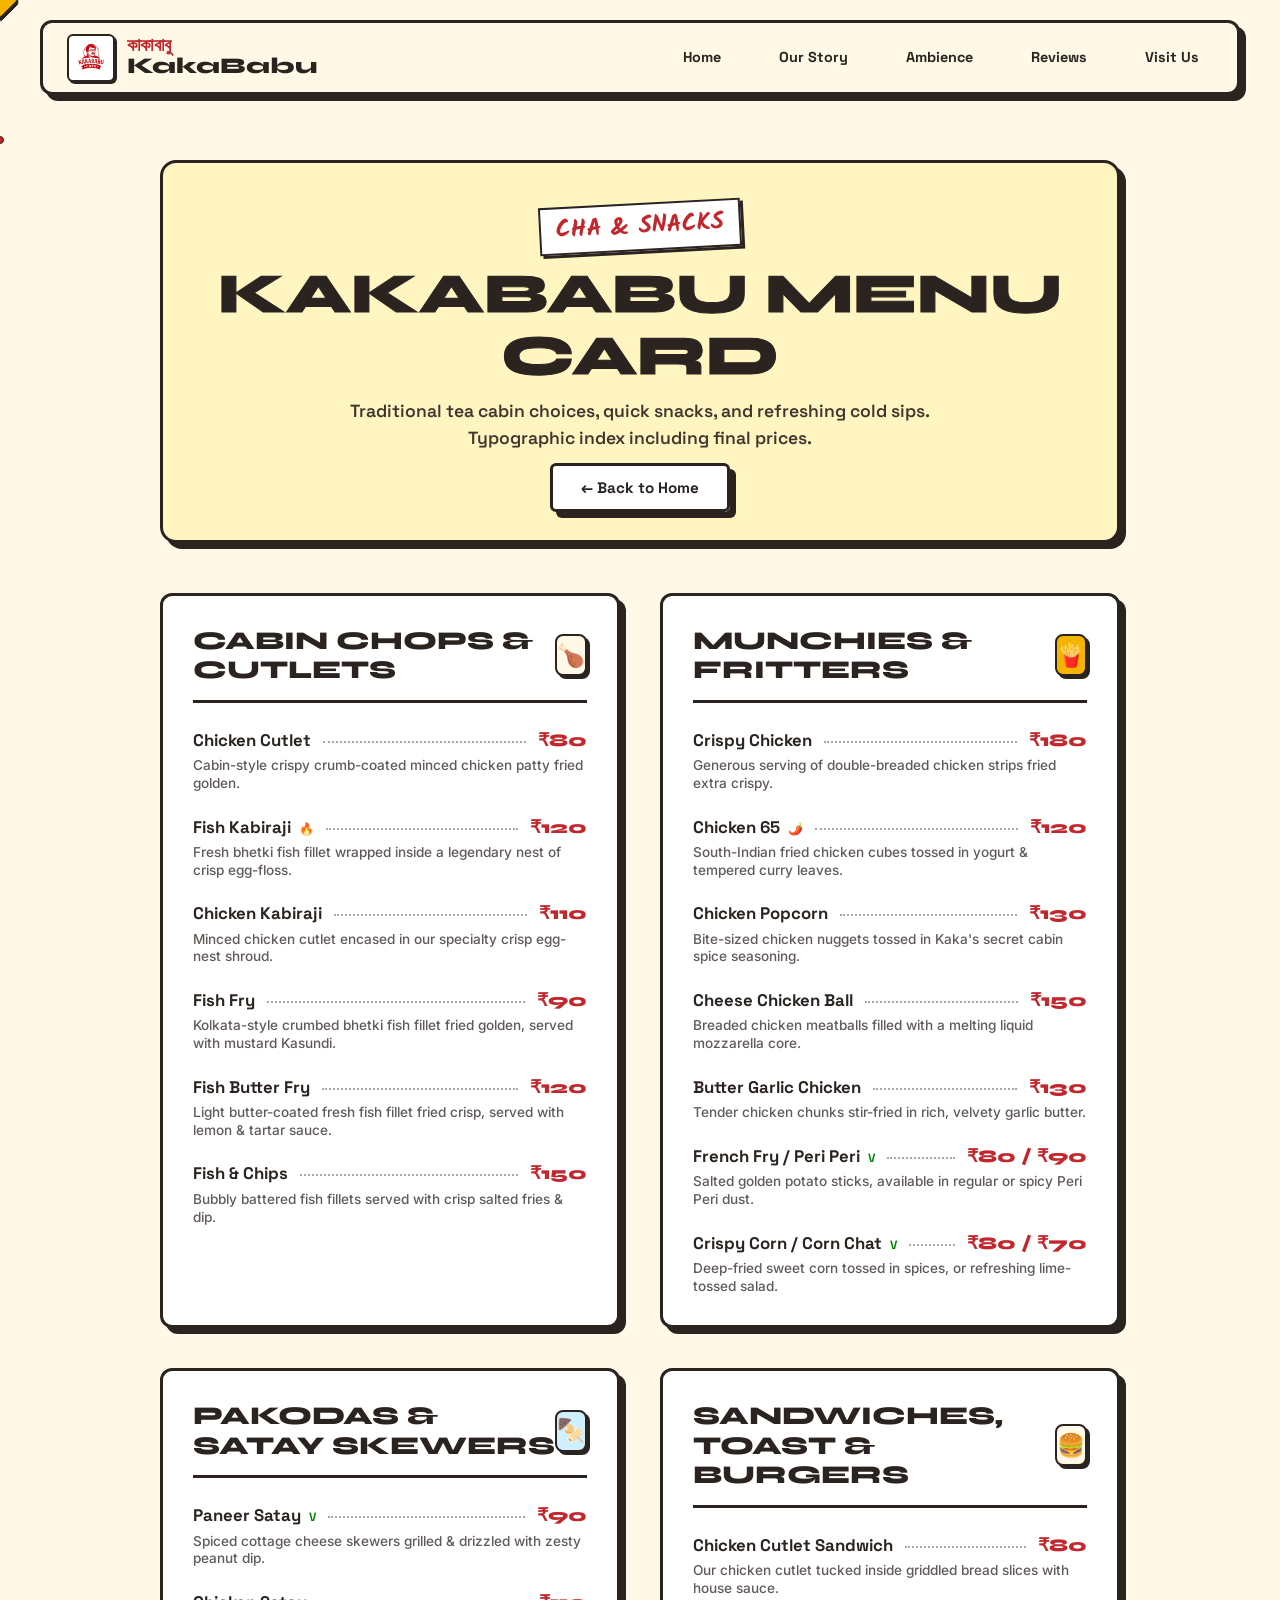
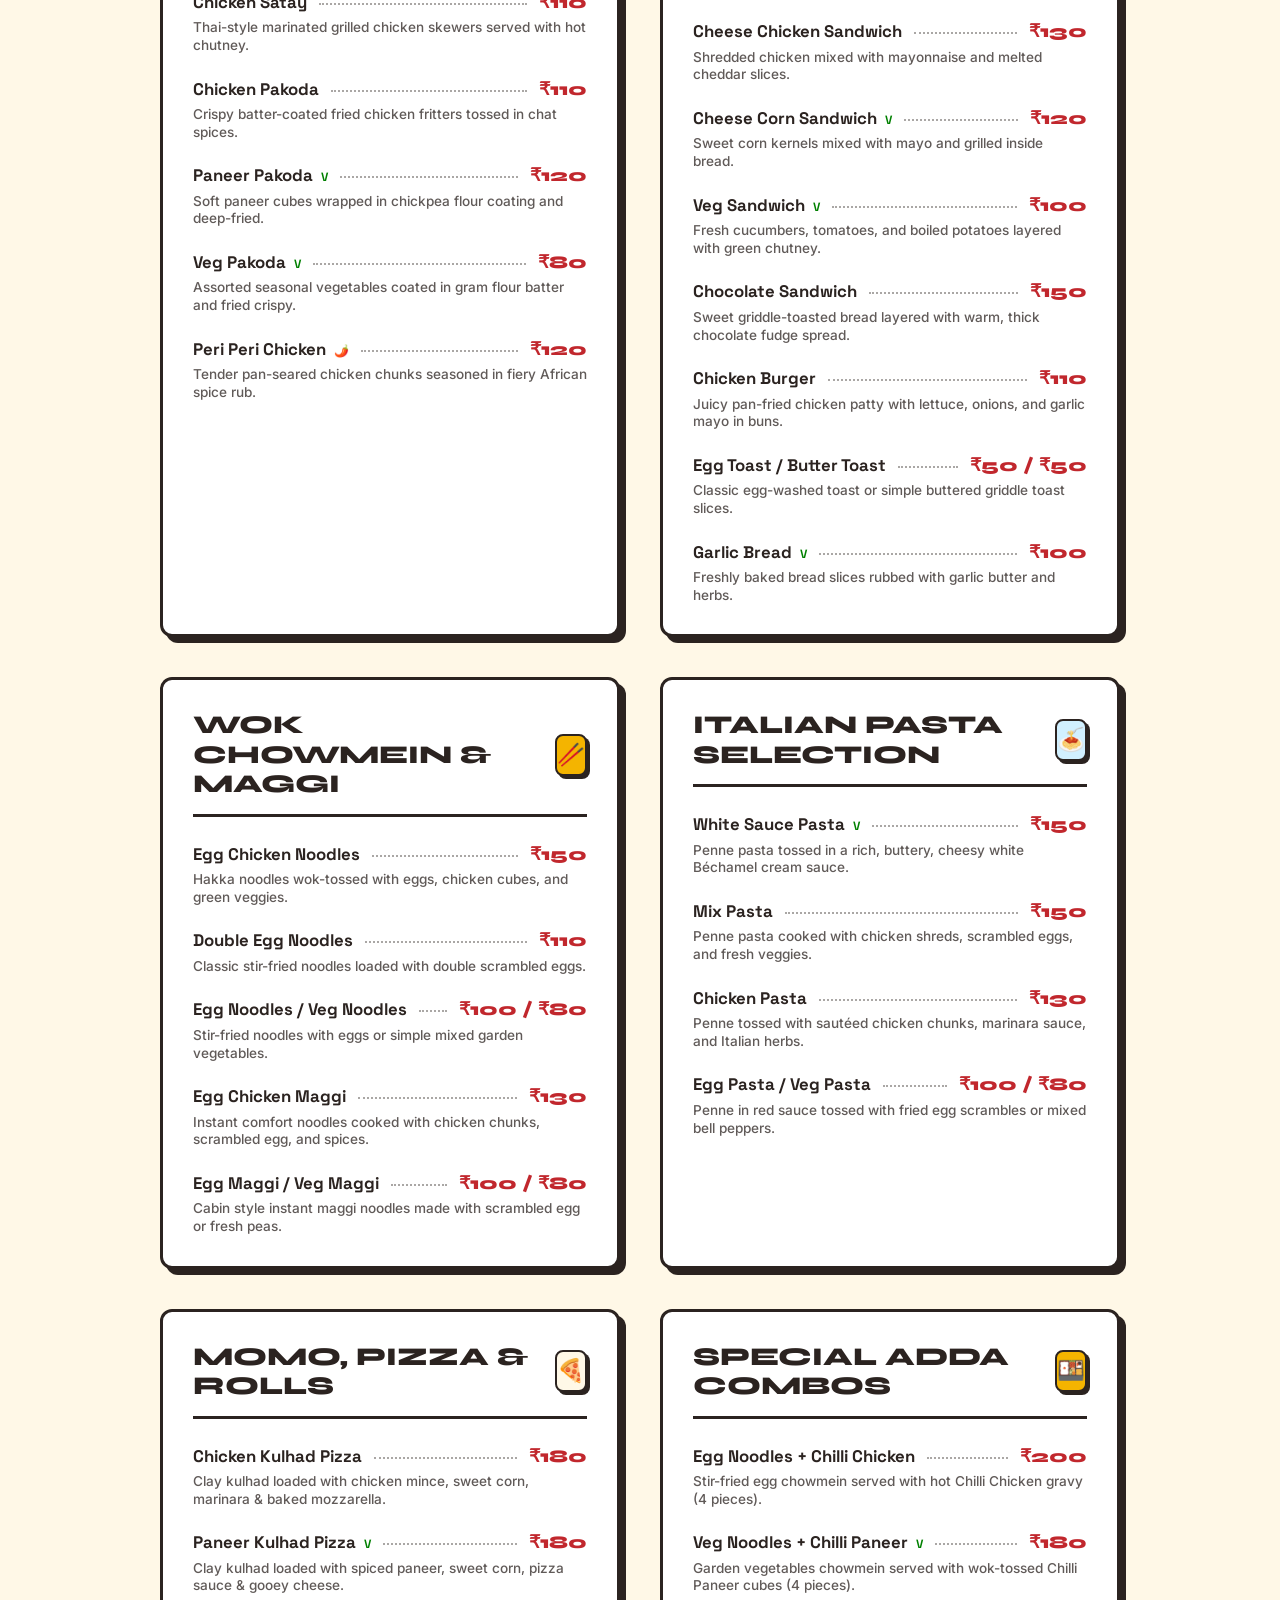
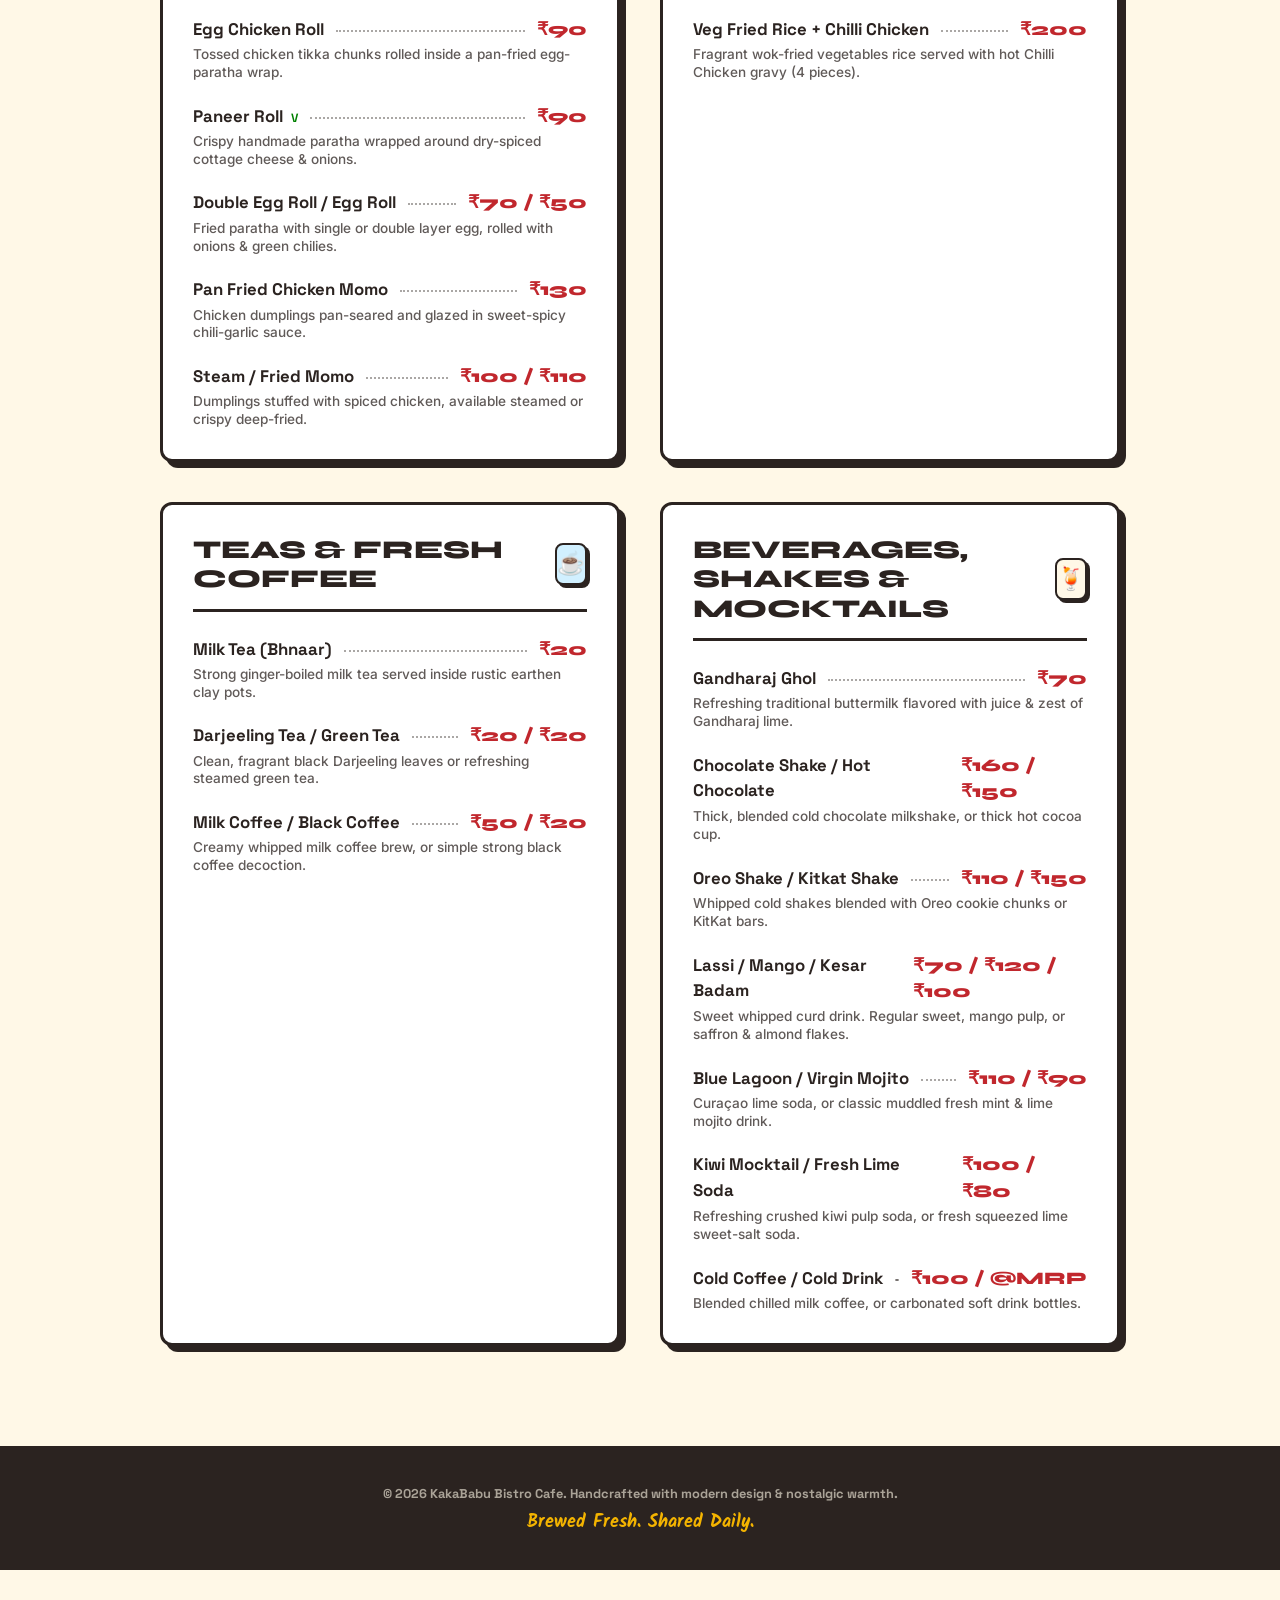
==== menu.html @ 4385cb9b "Add files via upload first commit" ====
<!DOCTYPE html>
<html lang="en">
<head>
  <meta charset="UTF-8">
  <meta name="viewport" content="width=device-width, initial-scale=1.0">
  <meta name="description" content="Browse KakaBabu's full typographic text menu. Check out our traditional Bengali cabin snacks, clay-pot tea, fresh pastas, rolls, noodles, and loaded pizzas with complete prices.">
  <title>KakaBabu — Digital Menu Card</title>
  
  <!-- Google Fonts -->
  <link rel="preconnect" href="https://fonts.googleapis.com">
  <link rel="preconnect" href="https://fonts.gstatic.com" crossorigin>
  <link href="https://fonts.googleapis.com/css2?family=Kalam:wght@400;700&family=Space+Grotesk:wght@400;500;700&family=Syne:wght@700;800&family=Inter:wght@300;400;600&display=swap" rel="stylesheet">
  
  <!-- CSS Stylesheet -->
  <link rel="stylesheet" href="style.css">
  
  <style>
    /* Custom styles for Typographic Menu Card Booklet */
    .menu-card-body {
      background-color: var(--bg-cream);
      padding-top: 140px;
      padding-bottom: 80px;
    }
    
    .menu-booklet-container {
      max-width: 1000px;
      margin: 0 auto;
      padding: 20px;
    }
    
    /* Booklet Header styling */
    .booklet-header {
      background: var(--pastel-yellow);
      border: var(--border-thick);
      border-radius: 16px;
      padding: 40px;
      margin-bottom: 50px;
      box-shadow: var(--shadow-flat);
      text-align: center;
      position: relative;
    }
    
    .booklet-stamp {
      font-family: var(--font-handwritten);
      font-size: 1.5rem;
      font-weight: 700;
      color: var(--primary-red);
      background: white;
      border: var(--border-thin);
      padding: 4px 15px;
      display: inline-block;
      transform: rotate(-3deg);
      margin-bottom: 12px;
      box-shadow: var(--shadow-flat-sm);
    }
    
    .booklet-title {
      font-size: 3.5rem;
      font-weight: 850;
      line-height: 1.1;
      text-transform: uppercase;
      color: var(--text-dark);
      margin-bottom: 12px;
      -webkit-text-stroke: 1px var(--text-dark);
    }
    
    .booklet-subtitle {
      font-family: var(--font-tech);
      font-size: 1.1rem;
      font-weight: 600;
      color: var(--text-dark);
      max-width: 600px;
      margin: 0 auto 25px auto;
      opacity: 0.9;
    }
    
    /* Grid layout for categories */
    .booklet-grid {
      display: grid;
      grid-template-columns: repeat(2, 1fr);
      gap: 40px;
    }
    
    @media (max-width: 850px) {
      .booklet-grid {
        grid-template-columns: 1fr;
        gap: 30px;
      }
      .booklet-title {
        font-size: 2.6rem;
      }
    }
    
    /* Individual Menu Category Section Card */
    .booklet-section {
      background: white;
      border: var(--border-thick);
      border-radius: 12px;
      padding: 30px;
      box-shadow: var(--shadow-flat);
      transition: var(--transition-bounce);
    }
    
    .booklet-section:hover {
      transform: translate(-4px, -4px);
      box-shadow: 10px 10px 0px var(--text-dark);
    }
    
    .section-header-row {
      border-bottom: var(--border-thick);
      padding-bottom: 15px;
      margin-bottom: 25px;
      display: flex;
      justify-content: space-between;
      align-items: center;
    }
    
    .section-header-row h2 {
      font-family: var(--font-display);
      font-size: 1.6rem;
      font-weight: 850;
      color: var(--text-dark);
      text-transform: uppercase;
    }
    
    .section-icon-badge {
      font-size: 1.4rem;
      background: var(--pastel-pink);
      border: var(--border-thin);
      width: 42px;
      height: 42px;
      border-radius: 8px;
      display: flex;
      justify-content: center;
      align-items: center;
      box-shadow: var(--shadow-flat-sm);
    }
    
    .booklet-section.color-cream .section-icon-badge { background: var(--bg-cream); }
    .booklet-section.color-yellow .section-icon-badge { background: var(--primary-yellow); }
    .booklet-section.color-blue .section-icon-badge { background: var(--pastel-blue); }
    
    /* Menu Item Typography Layout */
    .menu-item {
      margin-bottom: 22px;
    }
    
    .menu-item:last-child {
      margin-bottom: 0;
    }
    
    .menu-item-info {
      display: flex;
      align-items: baseline;
      justify-content: space-between;
      width: 100%;
      position: relative;
    }
    
    .menu-item-name {
      font-family: var(--font-tech);
      font-weight: 750;
      font-size: 1.05rem;
      color: var(--text-dark);
      background: white;
      padding-right: 8px;
      z-index: 2;
    }
    
    .menu-item-leader {
      flex-grow: 1;
      border-bottom: 2px dotted rgba(43, 35, 32, 0.4);
      margin: 0 4px;
      z-index: 1;
      position: relative;
      top: -3px;
    }
    
    .menu-item-price {
      font-family: var(--font-display);
      font-weight: 800;
      font-size: 1.1rem;
      color: var(--primary-red);
      background: white;
      padding-left: 8px;
      z-index: 2;
    }
    
    .menu-item-desc {
      font-family: var(--font-sans);
      font-size: 0.85rem;
      color: rgba(43, 35, 32, 0.75);
      font-weight: 500;
      line-height: 1.3;
      margin-top: 3px;
    }
    
    /* Stamp indicators */
    .item-tag-veg { color: green; font-size: 0.75rem; margin-left: 4px; font-family: var(--font-tech); }
    .item-tag-spicy { color: var(--primary-red); font-size: 0.75rem; margin-left: 4px; font-family: var(--font-tech); }
  </style>
</head>
<body class="menu-card-body">

  <!-- Custom Cursor Elements -->
  <div id="custom-cursor" class="custom-cursor"></div>
  <div id="custom-cursor-glow" class="custom-cursor-glow"></div>

  <!-- Main Header -->
  <header class="main-header">
    <div class="header-container">
      <div class="logo">
        <a href="index.html" class="logo-link">
          <div class="logo-brand-wrapper">
            <img src="img/logo.png" alt="KakaBabu Logo" class="logo-img">
            <div class="logo-text-wrapper">
              <span class="logo-accent">কাকাবাবু</span>
              <span class="logo-text">KakaBabu</span>
            </div>
          </div>
        </a>
      </div>
      <nav class="desktop-nav" aria-label="Main Navigation">
        <a href="index.html" class="nav-link">Home</a>
        <a href="index.html#story" class="nav-link">Our Story</a>
        <a href="index.html#gallery" class="nav-link">Ambience</a>
        <a href="index.html#reviews" class="nav-link">Reviews</a>
        <a href="index.html#visit-us" class="nav-link">Visit Us</a>
      </nav>
    </div>
  </header>

  <main class="menu-booklet-container">
    
    <!-- Booklet Header Banner -->
    <section class="booklet-header animate-on-scroll appear">
      <span class="booklet-stamp">CHA &amp; SNACKS</span>
      <h1 class="booklet-title">KakaBabu Menu Card</h1>
      <p class="booklet-subtitle">Traditional tea cabin choices, quick snacks, and refreshing cold sips. Typographic index including final prices.</p>
      <a href="index.html" class="btn secondary-action-btn menu-back-btn">← Back to Home</a>
    </section>

    <!-- Typographic Catalog Booklet Grid -->
    <div class="booklet-grid">
      
      <!-- Section 1: Cabin Chops & Snacks (Group 1) -->
      <section class="booklet-section color-cream animate-on-scroll appear">
        <div class="section-header-row">
          <h2>Cabin Chops &amp; Cutlets</h2>
          <span class="section-icon-badge">🍗</span>
        </div>
        
        <div class="menu-item">
          <div class="menu-item-info">
            <span class="menu-item-name">Chicken Cutlet</span>
            <span class="menu-item-leader"></span>
            <span class="menu-item-price">₹80</span>
          </div>
          <p class="menu-item-desc">Cabin-style crispy crumb-coated minced chicken patty fried golden.</p>
        </div>

        <div class="menu-item">
          <div class="menu-item-info">
            <span class="menu-item-name">Fish Kabiraji <span class="item-tag-spicy">🔥</span></span>
            <span class="menu-item-leader"></span>
            <span class="menu-item-price">₹120</span>
          </div>
          <p class="menu-item-desc">Fresh bhetki fish fillet wrapped inside a legendary nest of crisp egg-floss.</p>
        </div>

        <div class="menu-item">
          <div class="menu-item-info">
            <span class="menu-item-name">Chicken Kabiraji</span>
            <span class="menu-item-leader"></span>
            <span class="menu-item-price">₹110</span>
          </div>
          <p class="menu-item-desc">Minced chicken cutlet encased in our specialty crisp egg-nest shroud.</p>
        </div>

        <div class="menu-item">
          <div class="menu-item-info">
            <span class="menu-item-name">Fish Fry</span>
            <span class="menu-item-leader"></span>
            <span class="menu-item-price">₹90</span>
          </div>
          <p class="menu-item-desc">Kolkata-style crumbed bhetki fish fillet fried golden, served with mustard Kasundi.</p>
        </div>

        <div class="menu-item">
          <div class="menu-item-info">
            <span class="menu-item-name">Fish Butter Fry</span>
            <span class="menu-item-leader"></span>
            <span class="menu-item-price">₹120</span>
          </div>
          <p class="menu-item-desc">Light butter-coated fresh fish fillet fried crisp, served with lemon &amp; tartar sauce.</p>
        </div>

        <div class="menu-item">
          <div class="menu-item-info">
            <span class="menu-item-name">Fish &amp; Chips</span>
            <span class="menu-item-leader"></span>
            <span class="menu-item-price">₹150</span>
          </div>
          <p class="menu-item-desc">Bubbly battered fish fillets served with crisp salted fries &amp; dip.</p>
        </div>
      </section>

      <!-- Section 2: Munchies & Fritters (Snacks Group 2) -->
      <section class="booklet-section color-yellow animate-on-scroll appear">
        <div class="section-header-row">
          <h2>Munchies &amp; Fritters</h2>
          <span class="section-icon-badge">🍟</span>
        </div>

        <div class="menu-item">
          <div class="menu-item-info">
            <span class="menu-item-name">Crispy Chicken</span>
            <span class="menu-item-leader"></span>
            <span class="menu-item-price">₹180</span>
          </div>
          <p class="menu-item-desc">Generous serving of double-breaded chicken strips fried extra crispy.</p>
        </div>

        <div class="menu-item">
          <div class="menu-item-info">
            <span class="menu-item-name">Chicken 65 <span class="item-tag-spicy">🌶️</span></span>
            <span class="menu-item-leader"></span>
            <span class="menu-item-price">₹120</span>
          </div>
          <p class="menu-item-desc">South-Indian fried chicken cubes tossed in yogurt &amp; tempered curry leaves.</p>
        </div>

        <div class="menu-item">
          <div class="menu-item-info">
            <span class="menu-item-name">Chicken Popcorn</span>
            <span class="menu-item-leader"></span>
            <span class="menu-item-price">₹130</span>
          </div>
          <p class="menu-item-desc">Bite-sized chicken nuggets tossed in Kaka's secret cabin spice seasoning.</p>
        </div>

        <div class="menu-item">
          <div class="menu-item-info">
            <span class="menu-item-name">Cheese Chicken Ball</span>
            <span class="menu-item-leader"></span>
            <span class="menu-item-price">₹150</span>
          </div>
          <p class="menu-item-desc">Breaded chicken meatballs filled with a melting liquid mozzarella core.</p>
        </div>

        <div class="menu-item">
          <div class="menu-item-info">
            <span class="menu-item-name">Butter Garlic Chicken</span>
            <span class="menu-item-leader"></span>
            <span class="menu-item-price">₹130</span>
          </div>
          <p class="menu-item-desc">Tender chicken chunks stir-fried in rich, velvety garlic butter.</p>
        </div>

        <div class="menu-item">
          <div class="menu-item-info">
            <span class="menu-item-name">French Fry / Peri Peri <span class="item-tag-veg">V</span></span>
            <span class="menu-item-leader"></span>
            <span class="menu-item-price">₹80 / ₹90</span>
          </div>
          <p class="menu-item-desc">Salted golden potato sticks, available in regular or spicy Peri Peri dust.</p>
        </div>

        <div class="menu-item">
          <div class="menu-item-info">
            <span class="menu-item-name">Crispy Corn / Corn Chat <span class="item-tag-veg">V</span></span>
            <span class="menu-item-leader"></span>
            <span class="menu-item-price">₹80 / ₹70</span>
          </div>
          <p class="menu-item-desc">Deep-fried sweet corn tossed in spices, or refreshing lime-tossed salad.</p>
        </div>
      </section>

      <!-- Section 3: Fried Pakodas & Satays -->
      <section class="booklet-section color-blue animate-on-scroll appear">
        <div class="section-header-row">
          <h2>Pakodas &amp; Satay Skewers</h2>
          <span class="section-icon-badge">🍢</span>
        </div>

        <div class="menu-item">
          <div class="menu-item-info">
            <span class="menu-item-name">Paneer Satay <span class="item-tag-veg">V</span></span>
            <span class="menu-item-leader"></span>
            <span class="menu-item-price">₹90</span>
          </div>
          <p class="menu-item-desc">Spiced cottage cheese skewers grilled &amp; drizzled with zesty peanut dip.</p>
        </div>

        <div class="menu-item">
          <div class="menu-item-info">
            <span class="menu-item-name">Chicken Satay</span>
            <span class="menu-item-leader"></span>
            <span class="menu-item-price">₹110</span>
          </div>
          <p class="menu-item-desc">Thai-style marinated grilled chicken skewers served with hot chutney.</p>
        </div>

        <div class="menu-item">
          <div class="menu-item-info">
            <span class="menu-item-name">Chicken Pakoda</span>
            <span class="menu-item-leader"></span>
            <span class="menu-item-price">₹110</span>
          </div>
          <p class="menu-item-desc">Crispy batter-coated fried chicken fritters tossed in chat spices.</p>
        </div>

        <div class="menu-item">
          <div class="menu-item-info">
            <span class="menu-item-name">Paneer Pakoda <span class="item-tag-veg">V</span></span>
            <span class="menu-item-leader"></span>
            <span class="menu-item-price">₹120</span>
          </div>
          <p class="menu-item-desc">Soft paneer cubes wrapped in chickpea flour coating and deep-fried.</p>
        </div>

        <div class="menu-item">
          <div class="menu-item-info">
            <span class="menu-item-name">Veg Pakoda <span class="item-tag-veg">V</span></span>
            <span class="menu-item-leader"></span>
            <span class="menu-item-price">₹80</span>
          </div>
          <p class="menu-item-desc">Assorted seasonal vegetables coated in gram flour batter and fried crispy.</p>
        </div>

        <div class="menu-item">
          <div class="menu-item-info">
            <span class="menu-item-name">Peri Peri Chicken <span class="item-tag-spicy">🌶️</span></span>
            <span class="menu-item-leader"></span>
            <span class="menu-item-price">₹120</span>
          </div>
          <p class="menu-item-desc">Tender pan-seared chicken chunks seasoned in fiery African spice rub.</p>
        </div>
      </section>

      <!-- Section 4: Sandwiches, Toast & Burgers -->
      <section class="booklet-section color-cream animate-on-scroll appear">
        <div class="section-header-row">
          <h2>Sandwiches, Toast &amp; Burgers</h2>
          <span class="section-icon-badge">🍔</span>
        </div>

        <div class="menu-item">
          <div class="menu-item-info">
            <span class="menu-item-name">Chicken Cutlet Sandwich</span>
            <span class="menu-item-leader"></span>
            <span class="menu-item-price">₹80</span>
          </div>
          <p class="menu-item-desc">Our chicken cutlet tucked inside griddled bread slices with house sauce.</p>
        </div>

        <div class="menu-item">
          <div class="menu-item-info">
            <span class="menu-item-name">Cheese Chicken Sandwich</span>
            <span class="menu-item-leader"></span>
            <span class="menu-item-price">₹130</span>
          </div>
          <p class="menu-item-desc">Shredded chicken mixed with mayonnaise and melted cheddar slices.</p>
        </div>

        <div class="menu-item">
          <div class="menu-item-info">
            <span class="menu-item-name">Cheese Corn Sandwich <span class="item-tag-veg">V</span></span>
            <span class="menu-item-leader"></span>
            <span class="menu-item-price">₹120</span>
          </div>
          <p class="menu-item-desc">Sweet corn kernels mixed with mayo and grilled inside bread.</p>
        </div>

        <div class="menu-item">
          <div class="menu-item-info">
            <span class="menu-item-name">Veg Sandwich <span class="item-tag-veg">V</span></span>
            <span class="menu-item-leader"></span>
            <span class="menu-item-price">₹100</span>
          </div>
          <p class="menu-item-desc">Fresh cucumbers, tomatoes, and boiled potatoes layered with green chutney.</p>
        </div>

        <div class="menu-item">
          <div class="menu-item-info">
            <span class="menu-item-name">Chocolate Sandwich</span>
            <span class="menu-item-leader"></span>
            <span class="menu-item-price">₹150</span>
          </div>
          <p class="menu-item-desc">Sweet griddle-toasted bread layered with warm, thick chocolate fudge spread.</p>
        </div>

        <div class="menu-item">
          <div class="menu-item-info">
            <span class="menu-item-name">Chicken Burger</span>
            <span class="menu-item-leader"></span>
            <span class="menu-item-price">₹110</span>
          </div>
          <p class="menu-item-desc">Juicy pan-fried chicken patty with lettuce, onions, and garlic mayo in buns.</p>
        </div>

        <div class="menu-item">
          <div class="menu-item-info">
            <span class="menu-item-name">Egg Toast / Butter Toast</span>
            <span class="menu-item-leader"></span>
            <span class="menu-item-price">₹50 / ₹50</span>
          </div>
          <p class="menu-item-desc">Classic egg-washed toast or simple buttered griddle toast slices.</p>
        </div>

        <div class="menu-item">
          <div class="menu-item-info">
            <span class="menu-item-name">Garlic Bread <span class="item-tag-veg">V</span></span>
            <span class="menu-item-leader"></span>
            <span class="menu-item-price">₹100</span>
          </div>
          <p class="menu-item-desc">Freshly baked bread slices rubbed with garlic butter and herbs.</p>
        </div>
      </section>

      <!-- Section 5: Wok Noodles & Maggi -->
      <section class="booklet-section color-yellow animate-on-scroll appear">
        <div class="section-header-row">
          <h2>Wok Chowmein &amp; Maggi</h2>
          <span class="section-icon-badge">🥢</span>
        </div>

        <div class="menu-item">
          <div class="menu-item-info">
            <span class="menu-item-name">Egg Chicken Noodles</span>
            <span class="menu-item-leader"></span>
            <span class="menu-item-price">₹150</span>
          </div>
          <p class="menu-item-desc">Hakka noodles wok-tossed with eggs, chicken cubes, and green veggies.</p>
        </div>

        <div class="menu-item">
          <div class="menu-item-info">
            <span class="menu-item-name">Double Egg Noodles</span>
            <span class="menu-item-leader"></span>
            <span class="menu-item-price">₹110</span>
          </div>
          <p class="menu-item-desc">Classic stir-fried noodles loaded with double scrambled eggs.</p>
        </div>

        <div class="menu-item">
          <div class="menu-item-info">
            <span class="menu-item-name">Egg Noodles / Veg Noodles</span>
            <span class="menu-item-leader"></span>
            <span class="menu-item-price">₹100 / ₹80</span>
          </div>
          <p class="menu-item-desc">Stir-fried noodles with eggs or simple mixed garden vegetables.</p>
        </div>

        <div class="menu-item">
          <div class="menu-item-info">
            <span class="menu-item-name">Egg Chicken Maggi</span>
            <span class="menu-item-leader"></span>
            <span class="menu-item-price">₹130</span>
          </div>
          <p class="menu-item-desc">Instant comfort noodles cooked with chicken chunks, scrambled egg, and spices.</p>
        </div>

        <div class="menu-item">
          <div class="menu-item-info">
            <span class="menu-item-name">Egg Maggi / Veg Maggi</span>
            <span class="menu-item-leader"></span>
            <span class="menu-item-price">₹100 / ₹80</span>
          </div>
          <p class="menu-item-desc">Cabin style instant maggi noodles made with scrambled egg or fresh peas.</p>
        </div>
      </section>

      <!-- Section 6: Italian Pasta Selection -->
      <section class="booklet-section color-blue animate-on-scroll appear">
        <div class="section-header-row">
          <h2>Italian Pasta Selection</h2>
          <span class="section-icon-badge">🍝</span>
        </div>

        <div class="menu-item">
          <div class="menu-item-info">
            <span class="menu-item-name">White Sauce Pasta <span class="item-tag-veg">V</span></span>
            <span class="menu-item-leader"></span>
            <span class="menu-item-price">₹150</span>
          </div>
          <p class="menu-item-desc">Penne pasta tossed in a rich, buttery, cheesy white Béchamel cream sauce.</p>
        </div>

        <div class="menu-item">
          <div class="menu-item-info">
            <span class="menu-item-name">Mix Pasta</span>
            <span class="menu-item-leader"></span>
            <span class="menu-item-price">₹150</span>
          </div>
          <p class="menu-item-desc">Penne pasta cooked with chicken shreds, scrambled eggs, and fresh veggies.</p>
        </div>

        <div class="menu-item">
          <div class="menu-item-info">
            <span class="menu-item-name">Chicken Pasta</span>
            <span class="menu-item-leader"></span>
            <span class="menu-item-price">₹130</span>
          </div>
          <p class="menu-item-desc">Penne tossed with sautéed chicken chunks, marinara sauce, and Italian herbs.</p>
        </div>

        <div class="menu-item">
          <div class="menu-item-info">
            <span class="menu-item-name">Egg Pasta / Veg Pasta</span>
            <span class="menu-item-leader"></span>
            <span class="menu-item-price">₹100 / ₹80</span>
          </div>
          <p class="menu-item-desc">Penne in red sauce tossed with fried egg scrambles or mixed bell peppers.</p>
        </div>
      </section>

      <!-- Section 7: Momos, Pizzas & Rolls -->
      <section class="booklet-section color-cream animate-on-scroll appear">
        <div class="section-header-row">
          <h2>Momo, Pizza &amp; Rolls</h2>
          <span class="section-icon-badge">🍕</span>
        </div>

        <div class="menu-item">
          <div class="menu-item-info">
            <span class="menu-item-name">Chicken Kulhad Pizza</span>
            <span class="menu-item-leader"></span>
            <span class="menu-item-price">₹180</span>
          </div>
          <p class="menu-item-desc">Clay kulhad loaded with chicken mince, sweet corn, marinara &amp; baked mozzarella.</p>
        </div>

        <div class="menu-item">
          <div class="menu-item-info">
            <span class="menu-item-name">Paneer Kulhad Pizza <span class="item-tag-veg">V</span></span>
            <span class="menu-item-leader"></span>
            <span class="menu-item-price">₹180</span>
          </div>
          <p class="menu-item-desc">Clay kulhad loaded with spiced paneer, sweet corn, pizza sauce &amp; gooey cheese.</p>
        </div>

        <div class="menu-item">
          <div class="menu-item-info">
            <span class="menu-item-name">Egg Chicken Roll</span>
            <span class="menu-item-leader"></span>
            <span class="menu-item-price">₹90</span>
          </div>
          <p class="menu-item-desc">Tossed chicken tikka chunks rolled inside a pan-fried egg-paratha wrap.</p>
        </div>

        <div class="menu-item">
          <div class="menu-item-info">
            <span class="menu-item-name">Paneer Roll <span class="item-tag-veg">V</span></span>
            <span class="menu-item-leader"></span>
            <span class="menu-item-price">₹90</span>
          </div>
          <p class="menu-item-desc">Crispy handmade paratha wrapped around dry-spiced cottage cheese &amp; onions.</p>
        </div>

        <div class="menu-item">
          <div class="menu-item-info">
            <span class="menu-item-name">Double Egg Roll / Egg Roll</span>
            <span class="menu-item-leader"></span>
            <span class="menu-item-price">₹70 / ₹50</span>
          </div>
          <p class="menu-item-desc">Fried paratha with single or double layer egg, rolled with onions &amp; green chilies.</p>
        </div>

        <div class="menu-item">
          <div class="menu-item-info">
            <span class="menu-item-name">Pan Fried Chicken Momo</span>
            <span class="menu-item-leader"></span>
            <span class="menu-item-price">₹130</span>
          </div>
          <p class="menu-item-desc">Chicken dumplings pan-seared and glazed in sweet-spicy chili-garlic sauce.</p>
        </div>

        <div class="menu-item">
          <div class="menu-item-info">
            <span class="menu-item-name">Steam / Fried Momo</span>
            <span class="menu-item-leader"></span>
            <span class="menu-item-price">₹100 / ₹110</span>
          </div>
          <p class="menu-item-desc">Dumplings stuffed with spiced chicken, available steamed or crispy deep-fried.</p>
        </div>
      </section>

      <!-- Section 8: Special Adda Combos -->
      <section class="booklet-section color-yellow animate-on-scroll appear">
        <div class="section-header-row">
          <h2>Special Adda Combos</h2>
          <span class="section-icon-badge">🍱</span>
        </div>

        <div class="menu-item">
          <div class="menu-item-info">
            <span class="menu-item-name">Egg Noodles + Chilli Chicken</span>
            <span class="menu-item-leader"></span>
            <span class="menu-item-price">₹200</span>
          </div>
          <p class="menu-item-desc">Stir-fried egg chowmein served with hot Chilli Chicken gravy (4 pieces).</p>
        </div>

        <div class="menu-item">
          <div class="menu-item-info">
            <span class="menu-item-name">Veg Noodles + Chilli Paneer <span class="item-tag-veg">V</span></span>
            <span class="menu-item-leader"></span>
            <span class="menu-item-price">₹180</span>
          </div>
          <p class="menu-item-desc">Garden vegetables chowmein served with wok-tossed Chilli Paneer cubes (4 pieces).</p>
        </div>

        <div class="menu-item">
          <div class="menu-item-info">
            <span class="menu-item-name">Veg Fried Rice + Chilli Chicken</span>
            <span class="menu-item-leader"></span>
            <span class="menu-item-price">₹200</span>
          </div>
          <p class="menu-item-desc">Fragrant wok-fried vegetables rice served with hot Chilli Chicken gravy (4 pieces).</p>
        </div>
      </section>

      <!-- Section 9: Tea & Coffee -->
      <section class="booklet-section color-blue animate-on-scroll appear">
        <div class="section-header-row">
          <h2>Teas &amp; Fresh Coffee</h2>
          <span class="section-icon-badge">☕</span>
        </div>

        <div class="menu-item">
          <div class="menu-item-info">
            <span class="menu-item-name">Milk Tea (Bhnaar)</span>
            <span class="menu-item-leader"></span>
            <span class="menu-item-price">₹20</span>
          </div>
          <p class="menu-item-desc">Strong ginger-boiled milk tea served inside rustic earthen clay pots.</p>
        </div>

        <div class="menu-item">
          <div class="menu-item-info">
            <span class="menu-item-name">Darjeeling Tea / Green Tea</span>
            <span class="menu-item-leader"></span>
            <span class="menu-item-price">₹20 / ₹20</span>
          </div>
          <p class="menu-item-desc">Clean, fragrant black Darjeeling leaves or refreshing steamed green tea.</p>
        </div>

        <div class="menu-item">
          <div class="menu-item-info">
            <span class="menu-item-name">Milk Coffee / Black Coffee</span>
            <span class="menu-item-leader"></span>
            <span class="menu-item-price">₹50 / ₹20</span>
          </div>
          <p class="menu-item-desc">Creamy whipped milk coffee brew, or simple strong black coffee decoction.</p>
        </div>
      </section>

      <!-- Section 10: Cold Shakes, Beverages & Mocktails -->
      <section class="booklet-section color-cream animate-on-scroll appear">
        <div class="section-header-row">
          <h2>Beverages, Shakes &amp; Mocktails</h2>
          <span class="section-icon-badge">🍹</span>
        </div>

        <div class="menu-item">
          <div class="menu-item-info">
            <span class="menu-item-name">Gandharaj Ghol</span>
            <span class="menu-item-leader"></span>
            <span class="menu-item-price">₹70</span>
          </div>
          <p class="menu-item-desc">Refreshing traditional buttermilk flavored with juice &amp; zest of Gandharaj lime.</p>
        </div>

        <div class="menu-item">
          <div class="menu-item-info">
            <span class="menu-item-name">Chocolate Shake / Hot Chocolate</span>
            <span class="menu-item-leader"></span>
            <span class="menu-item-price">₹160 / ₹150</span>
          </div>
          <p class="menu-item-desc">Thick, blended cold chocolate milkshake, or thick hot cocoa cup.</p>
        </div>

        <div class="menu-item">
          <div class="menu-item-info">
            <span class="menu-item-name">Oreo Shake / Kitkat Shake</span>
            <span class="menu-item-leader"></span>
            <span class="menu-item-price">₹110 / ₹150</span>
          </div>
          <p class="menu-item-desc">Whipped cold shakes blended with Oreo cookie chunks or KitKat bars.</p>
        </div>

        <div class="menu-item">
          <div class="menu-item-info">
            <span class="menu-item-name">Lassi / Mango / Kesar Badam</span>
            <span class="menu-item-leader"></span>
            <span class="menu-item-price">₹70 / ₹120 / ₹100</span>
          </div>
          <p class="menu-item-desc">Sweet whipped curd drink. Regular sweet, mango pulp, or saffron &amp; almond flakes.</p>
        </div>

        <div class="menu-item">
          <div class="menu-item-info">
            <span class="menu-item-name">Blue Lagoon / Virgin Mojito</span>
            <span class="menu-item-leader"></span>
            <span class="menu-item-price">₹110 / ₹90</span>
          </div>
          <p class="menu-item-desc">Curaçao lime soda, or classic muddled fresh mint &amp; lime mojito drink.</p>
        </div>

        <div class="menu-item">
          <div class="menu-item-info">
            <span class="menu-item-name">Kiwi Mocktail / Fresh Lime Soda</span>
            <span class="menu-item-leader"></span>
            <span class="menu-item-price">₹100 / ₹80</span>
          </div>
          <p class="menu-item-desc">Refreshing crushed kiwi pulp soda, or fresh squeezed lime sweet-salt soda.</p>
        </div>

        <div class="menu-item">
          <div class="menu-item-info">
            <span class="menu-item-name">Cold Coffee / Cold Drink</span>
            <span class="menu-item-leader"></span>
            <span class="menu-item-price">₹100 / @MRP</span>
          </div>
          <p class="menu-item-desc">Blended chilled milk coffee, or carbonated soft drink bottles.</p>
        </div>
      </section>

    </div>

  </main>

  <!-- Footer Section -->
  <footer class="footer-bottom">
    <p>&copy; 2026 KakaBabu Bistro Cafe. Handcrafted with modern design &amp; nostalgic warmth.</p>
    <p class="sub-text">Brewed Fresh. Shared Daily.</p>
  </footer>

  <!-- Custom Cursor script -->
  <script>
    document.addEventListener('DOMContentLoaded', () => {
      const cursorDot = document.getElementById('custom-cursor');
      const cursorGlow = document.getElementById('custom-cursor-glow');
      
      let mouseX = 0; let mouseY = 0;
      let glowX = 0; let glowY = 0;
      const isDesktop = window.matchMedia('(min-width: 1025px)').matches;

      if (isDesktop && cursorDot && cursorGlow) {
        document.addEventListener('mousemove', (e) => {
          mouseX = e.clientX;
          mouseY = e.clientY;
          cursorDot.style.left = `${mouseX}px`;
          cursorDot.style.top = `${mouseY}px`;
        });

        const animateGlow = () => {
          const delay = 0.15;
          glowX += (mouseX - glowX) * delay;
          glowY += (mouseY - glowY) * delay;
          cursorGlow.style.left = `${glowX}px`;
          cursorGlow.style.top = `${glowY}px`;
          requestAnimationFrame(animateGlow);
        };
        animateGlow();

        const clickables = document.querySelectorAll('a, button, .booklet-section');
        clickables.forEach(el => {
          el.addEventListener('mouseenter', () => {
            cursorDot.classList.add('hovered');
            cursorGlow.classList.add('hovered');
          });
          el.addEventListener('mouseleave', () => {
            cursorDot.classList.remove('hovered');
            cursorGlow.classList.remove('hovered');
          });
        });
      } else {
        if (cursorDot) cursorDot.style.display = 'none';
        if (cursorGlow) cursorGlow.style.display = 'none';
      }
    });
  </script>

</body>
</html>
---- style.css ----
/* ==========================================================================
   KakaBabu Restaurant CSS - Gen Z Neo-Brutalist & Y2K Aesthetic
   ========================================================================== */

/* --------------------------------------------------------------------------
   1. VARIABLES & BASE STYLES
   -------------------------------------------------------------------------- */
:root {
  --primary-red: #C1272D;
  --primary-red-hover: #9E1F24;
  --primary-yellow: #F4B400;
  --bg-cream: #FFF8E7;
  --text-dark: #2B2320;
  --warm-white: #FAF6EE;
  
  /* Gen Z Y2K Pastel Blocks */
  --pastel-pink: #FFDEEB;
  --pastel-blue: #D1F0FF;
  --pastel-yellow: #FEF5C1;
  --pastel-purple: #E8D8FF;
  --pastel-green: #D4F4E2;
  
  /* Neo-brutalist styling variables */
  --border-thick: 3px solid var(--text-dark);
  --border-thin: 2px solid var(--text-dark);
  --shadow-flat-sm: 3px 3px 0px var(--text-dark);
  --shadow-flat: 6px 6px 0px var(--text-dark);
  --shadow-flat-lg: 10px 10px 0px var(--text-dark);
  
  /* Modern metallic gradients (brutalist style) */
  --brass-gold: linear-gradient(135deg, #b58d3d 0%, #fcd667 30%, #b58d3d 100%);
  --steel-plate: linear-gradient(135deg, #e0e0e0 0%, #ffffff 40%, #9e9e9e 100%);
  --copper-plate: linear-gradient(135deg, #b86b35 0%, #f7a56c 40%, #87461d 100%);
  
  --transition-bounce: all 0.4s cubic-bezier(0.175, 0.885, 0.32, 1.275);
  --transition-fast: all 0.2s cubic-bezier(0.16, 1, 0.3, 1);
  
  --font-handwritten: 'Kalam', cursive;
  --font-display: 'Syne', sans-serif;
  --font-tech: 'Space Grotesk', sans-serif;
  --font-sans: 'Inter', sans-serif;
}

/* Base Reset */
*, *::before, *::after {
  box-sizing: border-box;
  margin: 0;
  padding: 0;
}

html {
  scroll-behavior: smooth;
  scroll-padding-top: 120px; /* Offset for capsule header */
  font-size: 16px;
  overflow-x: hidden;
}

body {
  font-family: var(--font-tech);
  background-color: var(--bg-cream);
  color: var(--text-dark);
  line-height: 1.5;
  overflow-x: hidden;
  -webkit-font-smoothing: antialiased;
}

/* Typography Defaults */
h1, h2, h3, h4, h5, h6 {
  font-family: var(--font-display);
  color: var(--text-dark);
  font-weight: 800;
  line-height: 1.15;
}

p {
  font-family: var(--font-sans);
  font-weight: 400;
}

a {
  text-decoration: none;
  color: inherit;
}

/* Custom Scrollbar */
::-webkit-scrollbar {
  width: 10px;
}
::-webkit-scrollbar-track {
  background: var(--bg-cream);
  border-left: var(--border-thin);
}
::-webkit-scrollbar-thumb {
  background: var(--primary-red);
  border: 2px solid var(--bg-cream);
  box-shadow: inset -1px -1px 0px var(--text-dark);
}
::-webkit-scrollbar-thumb:hover {
  background: var(--primary-yellow);
}

/* Custom Cursor (Desktops only) */
@media (min-width: 1025px) {
  body, a, button, input, select, textarea {
    cursor: none !important;
  }
  
  .custom-cursor {
    width: 8px;
    height: 8px;
    background: var(--primary-red);
    border: 1px solid var(--text-dark);
    border-radius: 50%;
    position: fixed;
    pointer-events: none;
    z-index: 10000;
    transform: translate(-50%, -50%);
    transition: transform 0.05s ease-out;
  }
  
  /* Retro rotating block outer cursor */
  .custom-cursor-glow {
    width: 28px;
    height: 28px;
    border: 2px solid var(--text-dark);
    background: var(--primary-yellow);
    border-radius: 4px;
    position: fixed;
    pointer-events: none;
    z-index: 9999;
    transform: translate(-50%, -50%) rotate(45deg);
    box-shadow: 2px 2px 0px var(--text-dark);
    transition: transform 0.1s cubic-bezier(0.25, 1, 0.5, 1), background-color 0.2s ease;
  }
  
  /* Hover states for cursor */
  .custom-cursor.hovered {
    transform: translate(-50%, -50%) scale(1.4);
    background: var(--pastel-pink);
  }
  
  .custom-cursor-glow.hovered {
    transform: translate(-50%, -50%) rotate(225deg) scale(1.3);
    background-color: var(--primary-red);
  }
}

/* --------------------------------------------------------------------------
   2. STICKY DOT NAVIGATION (NEO-BRUTALIST SQUARES)
   -------------------------------------------------------------------------- */
.side-nav-dots {
  position: fixed;
  right: 25px;
  top: 50%;
  transform: translateY(-50%);
  display: flex;
  flex-direction: column;
  gap: 15px;
  z-index: 999;
}

.side-nav-dots .dot {
  width: 14px;
  height: 14px;
  background: var(--bg-cream);
  border: var(--border-thin);
  box-shadow: 2px 2px 0px var(--text-dark);
  border-radius: 2px;
  position: relative;
  transition: var(--transition-bounce);
}

.side-nav-dots .dot:hover, 
.side-nav-dots .dot.active {
  background: var(--primary-red);
  transform: scale(1.2) translate(-2px, -2px);
  box-shadow: 4px 4px 0px var(--text-dark);
}

/* Tooltip on left of dot */
.side-nav-dots .dot .tooltip {
  position: absolute;
  right: 28px;
  top: 50%;
  transform: translateY(-50%) translateX(10px);
  background: var(--primary-yellow);
  color: var(--text-dark);
  border: var(--border-thin);
  box-shadow: 3px 3px 0px var(--text-dark);
  padding: 4px 10px;
  border-radius: 4px;
  font-size: 0.75rem;
  font-family: var(--font-tech);
  font-weight: 700;
  white-space: nowrap;
  opacity: 0;
  pointer-events: none;
  transition: var(--transition-fast);
}

.side-nav-dots .dot:hover .tooltip {
  opacity: 1;
  transform: translateY(-50%) translateX(0);
}

/* --------------------------------------------------------------------------
   3. MAIN HEADER & MOBILE NAV
   -------------------------------------------------------------------------- */
.main-header {
  position: fixed;
  top: 20px;
  left: 50%;
  transform: translateX(-50%);
  width: calc(100% - 40px);
  max-width: 1200px;
  height: 75px;
  background: var(--bg-cream);
  border: var(--border-thick);
  box-shadow: var(--shadow-flat);
  border-radius: 12px;
  z-index: 1000;
  transition: var(--transition-bounce);
}

.main-header.scrolled {
  top: 10px;
  box-shadow: 4px 4px 0px var(--text-dark);
}

.header-container {
  height: 100%;
  padding: 0 24px;
  display: flex;
  justify-content: space-between;
  align-items: center;
}

.logo .logo-link {
  display: block;
}

.logo-brand-wrapper {
  display: flex;
  align-items: center;
  gap: 12px;
}

.logo-img {
  height: 48px;
  width: auto;
  object-fit: contain;
  border: var(--border-thin);
  border-radius: 6px;
  background: white;
  padding: 2px;
  box-shadow: 2px 2px 0px var(--text-dark);
  transition: var(--transition-fast);
}

.logo-brand-wrapper:hover .logo-img {
  transform: scale(1.05) rotate(-2deg);
  box-shadow: 3px 3px 0px var(--text-dark);
}

.logo-text-wrapper {
  display: flex;
  flex-direction: column;
}

.logo-accent {
  font-family: var(--font-handwritten);
  font-size: 1.1rem;
  color: var(--primary-red);
  font-weight: 700;
  letter-spacing: 0.5px;
  line-height: 1;
}

.logo-text {
  font-family: var(--font-display);
  font-size: 1.4rem;
  font-weight: 800;
  color: var(--text-dark);
  line-height: 1;
}

.desktop-nav {
  display: flex;
  gap: 30px;
}

.nav-link {
  font-family: var(--font-tech);
  font-size: 0.9rem;
  font-weight: 700;
  color: var(--text-dark);
  position: relative;
  padding: 6px 12px;
  border: 2px solid transparent;
  transition: var(--transition-fast);
}

.nav-link:hover,
.nav-link.active {
  color: var(--text-dark);
  background: var(--pastel-pink);
  border: var(--border-thin);
  box-shadow: var(--shadow-flat-sm);
  transform: translate(-2px, -2px);
}

.mobile-menu-toggle {
  display: none;
  background: transparent;
  border: none;
  flex-direction: column;
  gap: 5px;
  padding: 5px;
}

.mobile-menu-toggle .bar {
  width: 22px;
  height: 3px;
  background: var(--text-dark);
  transition: var(--transition-fast);
}

/* Mobile Menu Open state icon */
.mobile-menu-toggle.active .bar:nth-child(1) {
  transform: translateY(8px) rotate(45deg);
}
.mobile-menu-toggle.active .bar:nth-child(2) {
  opacity: 0;
}
.mobile-menu-toggle.active .bar:nth-child(3) {
  transform: translateY(-8px) rotate(-45deg);
}

/* Mobile Nav Overlay */
.mobile-nav-overlay {
  position: fixed;
  top: 0;
  left: 0;
  width: 100%;
  height: 100vh;
  background: var(--bg-cream);
  z-index: 997;
  display: flex;
  justify-content: center;
  align-items: center;
  transform: translateY(-100%);
  transition: transform 0.5s cubic-bezier(0.16, 1, 0.3, 1);
}

.mobile-nav-overlay.active {
  transform: translateY(0);
}

.mobile-nav-links {
  display: flex;
  flex-direction: column;
  align-items: center;
  gap: 20px;
}

.mobile-nav-link {
  font-family: var(--font-display);
  font-size: 2rem;
  font-weight: 800;
  color: var(--text-dark);
  padding: 8px 24px;
  border: var(--border-thick);
  box-shadow: var(--shadow-flat);
  background: #fff;
  transition: var(--transition-bounce);
}

.mobile-nav-link:hover {
  background: var(--pastel-yellow);
  transform: translate(-4px, -4px);
  box-shadow: 10px 10px 0px var(--text-dark);
}

/* --------------------------------------------------------------------------
   4. HERO SECTION
   -------------------------------------------------------------------------- */
.hero-section {
  position: relative;
  min-height: 100vh;
  padding-top: 120px;
  display: flex;
  align-items: center;
  justify-content: center;
  overflow: hidden;
}

.hero-overlay {
  position: absolute;
  top: 0;
  left: 0;
  width: 100%;
  height: 100%;
  background: radial-gradient(circle at 70% 30%, rgba(244, 180, 0, 0.15) 0%, transparent 60%),
              radial-gradient(circle at 10% 80%, rgba(193, 39, 45, 0.12) 0%, transparent 50%);
  z-index: 2;
}

.hero-bg-image {
  position: absolute;
  top: 0;
  left: 0;
  width: 100%;
  height: 100%;
  background: url('img/Ambians/IMG20260713195223.jpg.jpeg') center/cover no-repeat;
  filter: grayscale(40%) contrast(110%);
  opacity: 0.25;
  z-index: 1;
}

.hero-content {
  position: relative;
  z-index: 3;
  max-width: 800px;
  width: 100%;
  padding: 50px 30px;
  background: var(--pastel-yellow);
  border: var(--border-thick);
  box-shadow: var(--shadow-flat-lg);
  border-radius: 16px;
  margin: 0 20px;
}

.stamp-ornament {
  width: 80px;
  height: 80px;
  margin: 0 auto 15px auto;
  opacity: 0;
  transform: translateY(20px);
}

.animated-stamp {
  animation: stampIn 1s cubic-bezier(0.175, 0.885, 0.32, 1.275) forwards;
}

@keyframes stampIn {
  to {
    opacity: 1;
    transform: translateY(0) rotate(12deg);
  }
}

.hero-title {
  font-family: var(--font-display);
  font-size: 6rem;
  font-weight: 850;
  color: var(--primary-yellow);
  /* Brutalist text stroke */
  -webkit-text-stroke: 3px var(--text-dark);
  text-shadow: 6px 6px 0px var(--text-dark);
  line-height: 1;
  margin-bottom: 5px;
  letter-spacing: -1.5px;
  text-transform: uppercase;
}

.hero-subtitle {
  font-family: var(--font-handwritten);
  font-size: 2.2rem;
  font-weight: 700;
  color: var(--primary-red);
  background: #fff;
  border: var(--border-thin);
  padding: 5px 15px;
  display: inline-block;
  transform: rotate(-3deg);
  box-shadow: var(--shadow-flat-sm);
  margin-bottom: 25px;
}

.hero-description {
  font-family: var(--font-tech);
  font-size: 1.15rem;
  max-width: 580px;
  margin: 0 auto 35px auto;
  color: var(--text-dark);
  font-weight: 500;
}

/* Steam Clay Cup Styles */
.steam-cup-container {
  display: inline-flex;
  flex-direction: column;
  align-items: center;
  margin-bottom: 35px;
}

.cup-wrapper {
  position: relative;
  width: 75px;
  height: 55px;
}

.clay-cup-svg {
  width: 100%;
  height: 100%;
  filter: drop-shadow(4px 4px 0px var(--text-dark));
}

/* Thick wavy steam waves for Neo-brutalism */
.steam-lines {
  position: absolute;
  top: -15px;
  left: 50%;
  transform: translateX(-50%);
  display: flex;
  gap: 10px;
  width: 50px;
  justify-content: center;
}

.steam-line {
  width: 4px;
  height: 22px;
  background: var(--primary-red);
  border: 1px solid var(--text-dark);
  border-radius: 4px;
  animation: steamFloat 2.5s infinite ease-in-out;
}

.steam-1 { animation-delay: 0s; animation-duration: 2.2s; }
.steam-2 { animation-delay: 0.6s; animation-duration: 2.8s; }
.steam-3 { animation-delay: 1.2s; animation-duration: 2.1s; }
.steam-4 { animation-delay: 1.8s; animation-duration: 2.6s; }

@keyframes steamFloat {
  0% {
    transform: translateY(10px) scaleX(1) rotate(0deg);
    opacity: 0;
  }
  30% {
    opacity: 1;
    transform: translateY(0px) scaleX(1.3) rotate(15deg);
    background-color: var(--primary-yellow);
  }
  60% {
    opacity: 0.7;
    transform: translateY(-10px) scaleX(0.8) rotate(-15deg);
  }
  100% {
    transform: translateY(-25px) scaleX(0.4) rotate(10deg);
    opacity: 0;
  }
}

.steam-label {
  font-family: var(--font-tech);
  font-size: 0.85rem;
  font-weight: 700;
  color: var(--text-dark);
  margin-top: 6px;
  background: #fff;
  border: 1.5px solid var(--text-dark);
  padding: 2px 10px;
  box-shadow: 2px 2px 0px var(--text-dark);
}

.hero-buttons {
  display: flex;
  justify-content: center;
  gap: 15px;
}

.btn {
  font-family: var(--font-tech);
  padding: 12px 28px;
  font-size: 0.95rem;
  font-weight: 700;
  border-radius: 6px;
  border: var(--border-thick);
  box-shadow: var(--shadow-flat);
  transition: var(--transition-bounce);
}

.primary-action-btn {
  background: var(--primary-red);
  color: #fff;
}

.primary-action-btn:hover {
  background: var(--primary-yellow);
  color: var(--text-dark);
  transform: translate(-3px, -3px);
  box-shadow: 9px 9px 0px var(--text-dark);
}

.secondary-action-btn {
  background: #fff;
  color: var(--text-dark);
}

.secondary-action-btn:hover {
  background: var(--pastel-blue);
  transform: translate(-3px, -3px);
  box-shadow: 9px 9px 0px var(--text-dark);
}

/* Mouse Scroll indicator */
.scroll-down-indicator {
  position: absolute;
  bottom: 25px;
  left: 50%;
  transform: translateX(-50%);
  z-index: 3;
  display: flex;
  flex-direction: column;
  align-items: center;
  gap: 6px;
}

.mouse-icon {
  width: 22px;
  height: 36px;
  border: var(--border-thin);
  box-shadow: 2px 2px 0px var(--text-dark);
  background: #fff;
  border-radius: 6px;
  position: relative;
}

.mouse-icon .wheel {
  width: 3.5px;
  height: 7px;
  background: var(--text-dark);
  border-radius: 1px;
  position: absolute;
  top: 5px;
  left: 50%;
  transform: translateX(-50%);
  animation: scrollWheel 1.5s infinite ease-in-out;
}

.scroll-down-indicator .arrow-down {
  width: 6px;
  height: 6px;
  border-bottom: 2.5px solid var(--text-dark);
  border-right: 2.5px solid var(--text-dark);
  transform: rotate(45deg);
  animation: arrowBounce 1.5s infinite ease-in-out;
}

@keyframes scrollWheel {
  0% { top: 5px; opacity: 1; }
  100% { top: 14px; opacity: 0; }
}

@keyframes arrowBounce {
  0% { transform: rotate(45deg) translate(-1px, -1px); opacity: 0.5; }
  50% { opacity: 1; }
  100% { transform: rotate(45deg) translate(3px, 3px); opacity: 0.5; }
}

/* --------------------------------------------------------------------------
   5. OUR STORY SECTION (NEO-BRUTALIST COLLAGE)
   -------------------------------------------------------------------------- */
.story-section {
  padding: 120px 0;
  position: relative;
  overflow: hidden;
}

.bg-pattern-dots {
  position: absolute;
  top: 0;
  left: 0;
  width: 100%;
  height: 100%;
  background-image: radial-gradient(var(--text-dark) 1.5px, transparent 1.5px);
  background-size: 28px 28px;
  opacity: 0.05;
  z-index: 1;
  pointer-events: none;
}

.story-layout {
  display: grid;
  grid-template-columns: 1fr 1.2fr;
  gap: 60px;
  align-items: center;
}

.story-media {
  position: relative;
  display: flex;
  flex-direction: column;
  gap: 30px;
}

/* Handpainted Signboard decoration */
.vintage-signboard-wrapper {
  transform: rotate(-3deg);
  align-self: flex-start;
  filter: drop-shadow(4px 4px 0px var(--text-dark));
  z-index: 5;
}

.handpainted-signboard {
  background: var(--primary-yellow);
  border: var(--border-thick);
  padding: 12px 25px;
  display: flex;
  flex-direction: column;
  align-items: center;
}

.sign-bengali {
  font-family: var(--font-handwritten);
  font-size: 2rem;
  color: var(--primary-red);
  font-weight: 700;
  line-height: 1.1;
}

.sign-english {
  font-family: var(--font-tech);
  font-size: 0.8rem;
  letter-spacing: 2px;
  font-weight: 700;
  color: var(--text-dark);
}

/* Polaroid image Y2K style */
.polaroid-story-wrapper {
  background: #fff;
  padding: 12px 12px 22px 12px;
  border: var(--border-thick);
  box-shadow: var(--shadow-flat);
  transform: rotate(2deg);
  max-width: 290px;
  align-self: flex-end;
  margin-top: -15px;
  transition: var(--transition-bounce);
  z-index: 4;
}

.polaroid-story-wrapper:hover {
  transform: rotate(0deg) scale(1.04);
  box-shadow: var(--shadow-flat-lg);
}

.story-polaroid-img {
  width: 100%;
  aspect-ratio: 1.1;
  object-fit: cover;
  border: var(--border-thin);
}

.polaroid-caption {
  font-family: var(--font-handwritten);
  text-align: center;
  font-size: 1.05rem;
  font-weight: 700;
  margin-top: 12px;
  color: var(--text-dark);
}

/* Modern Y2K ticket decoration */
.tram-ticket-deco {
  background: var(--pastel-blue);
  color: var(--text-dark);
  border: var(--border-thick);
  padding: 12px 18px;
  width: 240px;
  font-family: monospace;
  font-size: 0.75rem;
  font-weight: 700;
  box-shadow: var(--shadow-flat);
  transform: rotate(-5deg);
  align-self: flex-start;
  position: relative;
  overflow: hidden;
  z-index: 3;
}

.tram-ticket-deco::before, .tram-ticket-deco::after {
  content: '';
  position: absolute;
  width: 12px;
  height: 12px;
  background: var(--bg-cream);
  border-radius: 50%;
  top: 50%;
  transform: translateY(-50%);
  border: var(--border-thin);
}
.tram-ticket-deco::before { left: -8px; }
.tram-ticket-deco::after { right: -8px; }

.ticket-header {
  border-bottom: 1px dashed var(--text-dark);
  padding-bottom: 4px;
  font-weight: 900;
  text-align: center;
}

.ticket-body {
  padding: 6px 0;
}

.ticket-row {
  display: flex;
  justify-content: space-between;
  margin-bottom: 2px;
}

.ticket-route {
  text-align: center;
  font-weight: 900;
  margin: 4px 0;
}

.ticket-serial {
  font-size: 0.9rem;
  color: var(--primary-red);
  font-weight: 900;
  text-align: center;
}

.ticket-footer {
  border-top: 1px dashed var(--text-dark);
  padding-top: 4px;
  font-size: 0.65rem;
  text-align: center;
}

/* Story Card (Bento style) */
.story-card-wrapper {
  position: relative;
}

.modern-card {
  background: var(--pastel-pink);
  padding: 45px 40px;
  border: var(--border-thick);
  box-shadow: var(--shadow-flat-lg);
  border-radius: 16px;
  position: relative;
  z-index: 2;
  transition: var(--transition-bounce);
}

.modern-card:hover {
  transform: translate(-3px, -3px);
  box-shadow: 12px 12px 0px var(--text-dark);
}

/* Wax seal sticker Y2K */
.wax-seal-wrapper {
  position: absolute;
  top: -15px;
  right: 25px;
  z-index: 3;
}

.wax-seal {
  width: 55px;
  height: 55px;
  background: var(--primary-yellow);
  border: var(--border-thin);
  border-radius: 4px; /* Square sticker shape */
  box-shadow: var(--shadow-flat-sm);
  display: flex;
  justify-content: center;
  align-items: center;
  transform: rotate(-10deg);
}

.seal-letter {
  font-family: var(--font-display);
  font-size: 1.1rem;
  font-weight: 900;
  color: var(--text-dark);
  text-transform: uppercase;
}

.section-title {
  font-family: var(--font-display);
  font-size: 2.8rem;
  font-weight: 850;
  color: var(--text-dark);
  margin-bottom: 20px;
  position: relative;
  letter-spacing: -1px;
}

.text-yellow {
  color: var(--primary-red);
  text-shadow: none;
}

.section-subtitle {
  font-family: var(--font-tech);
  font-size: 1.05rem;
  margin-top: -10px;
  margin-bottom: 45px;
  color: var(--text-dark);
  font-weight: 700;
}

.card-content {
  position: relative;
  z-index: 2;
}

.story-highlight {
  font-family: var(--font-tech);
  font-size: 1.25rem;
  font-weight: 700;
  color: var(--primary-red);
  margin-bottom: 20px;
  line-height: 1.35;
}

.modern-card p {
  font-family: var(--font-sans);
  margin-bottom: 15px;
  font-size: 0.95rem;
  color: var(--text-dark);
  font-weight: 500;
  text-align: left;
}

.story-signature {
  margin-top: 30px;
  text-align: right;
  font-family: var(--font-handwritten);
}

.sig-title {
  font-size: 0.85rem;
  color: rgba(43, 35, 32, 0.6);
  margin-bottom: 0px !important;
}

.sig-name {
  font-size: 1.6rem;
  font-weight: 700;
  color: var(--primary-red);
  transform: rotate(-2deg);
  display: inline-block;
  background: #fff;
  border: var(--border-thin);
  padding: 2px 10px;
  box-shadow: 2px 2px 0px var(--text-dark);
}

/* --------------------------------------------------------------------------
   6. SIGNATURE SNACKS SECTION (BENTO GRID STYLE)
   -------------------------------------------------------------------------- */
.dishes-section {
  padding: 120px 0;
  background: var(--text-dark);
  position: relative;
  border-top: var(--border-thick);
  border-bottom: var(--border-thick);
}

.text-center .section-title {
  color: var(--pastel-yellow);
  -webkit-text-stroke: 2px #000;
  text-shadow: 4px 4px 0px #000;
  text-transform: uppercase;
}

.text-center .section-subtitle {
  color: var(--bg-cream);
  font-weight: 500;
}

/* Bento Platter Grid */
.bento-menu-grid {
  display: grid;
  grid-template-columns: repeat(3, 1fr);
  grid-auto-rows: minmax(300px, auto);
  gap: 30px;
  max-width: 1200px;
  margin: 60px auto 0 auto;
  z-index: 2;
  position: relative;
}

.bento-card {
  background: var(--warm-white);
  border: var(--border-thick);
  box-shadow: var(--shadow-flat);
  border-radius: 12px;
  display: flex;
  flex-direction: column;
  overflow: hidden;
  position: relative;
  transition: var(--transition-bounce);
}

.bento-card:hover {
  transform: translate(-6px, -6px);
  box-shadow: 12px 12px 0px #000;
}

/* Bento Compartment Colors */
.bento-color-cream { background-color: var(--warm-white); }
.bento-color-yellow { background-color: var(--pastel-yellow); }
.bento-color-pink { background-color: var(--pastel-pink); }
.bento-color-blue { background-color: var(--pastel-blue); }

.bento-large-feature {
  grid-column: span 2;
  grid-row: span 2;
  display: grid;
  grid-template-columns: 1.15fr 0.85fr;
}

.bento-tall {
  grid-row: span 2;
}

.bento-wide {
  grid-column: span 2;
  display: grid;
  grid-template-columns: 1fr 1.25fr;
}

.bento-square {
  grid-column: span 1;
  grid-row: span 1;
}

/* Image Container */
.bento-img-container {
  position: relative;
  width: 100%;
  height: 100%;
  min-height: 220px;
  overflow: hidden;
  border-bottom: var(--border-thick);
}

.bento-large-feature .bento-img-container,
.bento-wide .bento-img-container {
  border-bottom: none;
  border-right: var(--border-thick);
  height: 100%;
}

.bento-img-container img {
  width: 100%;
  height: 100%;
  object-fit: cover;
  transition: transform 0.6s cubic-bezier(0.16, 1, 0.3, 1);
}

.bento-card:hover .bento-img-container img {
  transform: scale(1.03);
}

/* Sticker Badges */
.bento-badge {
  position: absolute;
  top: 15px;
  left: 15px;
  font-family: var(--font-handwritten);
  font-size: 0.85rem;
  font-weight: 750;
  padding: 6px 12px;
  border: var(--border-thin);
  box-shadow: 2px 2px 0px var(--text-dark);
  transform: rotate(-6deg);
  transition: transform 0.3s cubic-bezier(0.175, 0.885, 0.32, 1.275);
  z-index: 5;
}

.bento-card:hover .bento-badge {
  transform: rotate(6deg) scale(1.08);
}

.badge-red {
  background-color: var(--primary-red);
  color: #fff;
}

.badge-yellow {
  background-color: var(--primary-yellow);
  color: var(--text-dark);
}

.badge-charcoal {
  background-color: var(--text-dark);
  color: #fff;
}

/* Details Section */
.bento-details {
  padding: 25px;
  display: flex;
  flex-direction: column;
  justify-content: space-between;
  flex: 1;
}

.bento-large-feature .bento-details {
  padding: 35px;
}

.bento-title-row {
  display: flex;
  justify-content: space-between;
  align-items: baseline;
  margin-bottom: 10px;
}

.bento-title-row h3 {
  font-family: var(--font-display);
  font-size: 1.45rem;
  color: var(--text-dark);
  font-weight: 800;
  letter-spacing: -0.5px;
  text-transform: uppercase;
}

.bento-price {
  font-family: var(--font-handwritten);
  font-size: 1.25rem;
  font-weight: 750;
  color: var(--primary-red);
  background: #fff;
  border: var(--border-thin);
  padding: 1px 8px;
  box-shadow: 2px 2px 0px var(--text-dark);
  transform: rotate(2deg);
}

.bento-desc {
  font-family: var(--font-sans);
  font-size: 0.88rem;
  color: rgba(43, 35, 32, 0.85);
  line-height: 1.45;
  margin-bottom: 20px;
}

/* Stats progress bars */
.bento-stats {
  display: flex;
  flex-direction: column;
  gap: 12px;
  margin-top: auto;
}

.stat-row {
  display: flex;
  flex-direction: column;
  gap: 4px;
}

.stat-name {
  font-family: var(--font-tech);
  font-size: 0.65rem;
  font-weight: 700;
  letter-spacing: 0.5px;
  text-transform: uppercase;
  color: rgba(43, 35, 32, 0.6);
}

.stat-bar {
  height: 9px;
  width: 100%;
  background: rgba(43, 35, 32, 0.08);
  border: var(--border-thin);
  border-radius: 4px;
  overflow: hidden;
}

.stat-fill {
  height: 100%;
  width: 0%;
  transition: width 1.5s cubic-bezier(0.16, 1, 0.3, 1);
}

.fill-red { background-color: var(--primary-red); }
.fill-yellow { background-color: var(--primary-yellow); }
.fill-charcoal { background-color: var(--text-dark); }

/* Responsive Bento Grid Options */
@media (max-width: 1024px) {
  .bento-menu-grid {
    grid-template-columns: repeat(2, 1fr);
    grid-auto-rows: minmax(280px, auto);
    gap: 20px;
  }
  
  .bento-large-feature {
    grid-column: span 2;
  }
  
  .bento-wide {
    grid-column: span 2;
  }
}

@media (max-width: 768px) {
  .bento-menu-grid {
    grid-template-columns: 1fr;
    grid-auto-rows: auto;
    gap: 25px;
  }
  
  .bento-large-feature, 
  .bento-wide,
  .bento-tall,
  .bento-square {
    grid-column: span 1;
    grid-row: span 1;
    display: flex;
    flex-direction: column;
  }
  
  .bento-large-feature .bento-img-container,
  .bento-wide .bento-img-container {
    border-right: none;
    border-bottom: var(--border-thick);
    height: 220px;
  }
  
  .bento-details,
  .bento-large-feature .bento-details {
    padding: 20px;
  }
}

/* --------------------------------------------------------------------------
   7. AMBIENCE GALLERY SECTION (SLEEK COLLAGE CAROUSEL)
   -------------------------------------------------------------------------- */
.gallery-section {
  padding: 120px 0;
  background: var(--bg-cream);
  position: relative;
  overflow: hidden;
}

.polaroid-gallery-wrapper {
  position: relative;
  padding: 40px 0;
  margin-top: 15px;
}

/* Thick black twine wire */
.clothesline-wire {
  position: absolute;
  top: 55px;
  left: -5%;
  width: 110%;
  height: 4px;
  background: var(--text-dark);
  box-shadow: 0 2px 4px rgba(0,0,0,0.1);
  transform: rotate(-0.5deg);
  z-index: 1;
}

.polaroids-strip {
  display: flex;
  gap: 35px;
  overflow-x: auto;
  padding: 30px 40px 50px 40px;
  scroll-snap-type: x mandatory;
  scrollbar-width: none;
  position: relative;
  z-index: 2;
}

.polaroids-strip::-webkit-scrollbar {
  display: none;
}

/* Polaroid Card Styles Y2K style */
.polaroid-card {
  flex: 0 0 260px;
  background: #fff;
  padding: 12px 12px 25px 12px;
  border: var(--border-thick);
  box-shadow: var(--shadow-flat);
  scroll-snap-align: center;
  position: relative;
  border-radius: 2px;
  transition: transform 0.4s cubic-bezier(0.175, 0.885, 0.32, 1.2), box-shadow 0.4s ease;
}

/* Bold retro square peg */
.polaroid-card .peg {
  position: absolute;
  top: -15px;
  left: 50%;
  transform: translateX(-50%);
  width: 12px;
  height: 25px;
  background: var(--primary-yellow);
  border: var(--border-thin);
  box-shadow: 2px 2px 0px var(--text-dark);
  z-index: 3;
}

.item-rotated-left {
  transform: rotate(-2.5deg);
  transform-origin: top center;
}

.item-rotated-right {
  transform: rotate(2deg);
  transform-origin: top center;
}

.polaroid-card:hover {
  transform: rotate(0deg) translateY(8px) scale(1.04);
  box-shadow: var(--shadow-flat-lg);
  z-index: 10;
}

.polaroid-img-box {
  width: 100%;
  aspect-ratio: 1;
  overflow: hidden;
  border: var(--border-thin);
}

.polaroid-img-box img {
  width: 100%;
  height: 100%;
  object-fit: cover;
  transition: var(--transition-smooth);
}

.polaroid-note {
  font-family: var(--font-tech);
  font-size: 0.9rem;
  font-weight: 700;
  color: var(--text-dark);
  text-align: center;
  margin-top: 12px;
  line-height: 1.35;
}

.gallery-navigation {
  text-align: center;
  margin-top: 15px;
}

.gallery-tip {
  font-family: var(--font-handwritten);
  font-size: 1.1rem;
  color: var(--primary-red);
  font-weight: 750;
}

/* --------------------------------------------------------------------------
   8. REVIEWS SECTION (NEO-BRUTALIST GOOGLE REVIEWS WALL)
   -------------------------------------------------------------------------- */
.reviews-section {
  padding: 120px 0;
  position: relative;
  overflow: hidden;
}

.review-summary-wrapper {
  display: flex;
  justify-content: center;
  margin-bottom: 50px;
  position: relative;
  z-index: 3;
}

.review-summary-card {
  background: #fff;
  padding: 15px;
  border: var(--border-thick);
  box-shadow: var(--shadow-flat);
  border-radius: 12px;
  position: relative;
  max-width: 480px;
  width: 100%;
  transform: rotate(-1.5deg);
  transition: var(--transition-bounce);
}

.review-summary-card:hover {
  transform: scale(1.04) rotate(1deg);
  box-shadow: var(--shadow-flat-lg);
}

.review-summary-card img {
  width: 100%;
  height: auto;
  display: block;
  border: 1.5px solid var(--text-dark);
  border-radius: 6px;
}

.corkboard {
  max-width: 1100px;
  margin: 0 auto;
  padding: 40px;
  position: relative;
  z-index: 2;
}

/* High-Contrast Bento-style Grid Frame */
.corkboard-frame.modern-board-frame {
  position: absolute;
  top: 0; left: 0; right: 0; bottom: 0;
  border: var(--border-thick);
  border-radius: 16px;
  background-color: var(--bg-cream);
  background-image: 
    linear-gradient(rgba(43, 35, 32, 0.05) 1.5px, transparent 1.5px),
    linear-gradient(90deg, rgba(43, 35, 32, 0.05) 1.5px, transparent 1.5px);
  background-size: 20px 20px;
  box-shadow: var(--shadow-flat-lg);
  z-index: 1;
}

.corkboard-grid {
  position: relative;
  z-index: 2;
  display: grid;
  grid-template-columns: repeat(auto-fit, minmax(220px, 1fr));
  gap: 35px;
}

/* Google Review Screenshot Cards Y2K Style */
.review-screenshot-card {
  padding: 15px;
  border-radius: 10px;
  border: var(--border-thick);
  box-shadow: var(--shadow-flat);
  position: relative;
  transition: var(--transition-bounce);
}

.card-yellow { background-color: var(--pastel-yellow); }
.card-pink { background-color: var(--pastel-pink); }
.card-blue { background-color: var(--pastel-blue); }
.card-green { background-color: var(--pastel-green); }

.rotated-left {
  transform: rotate(-3.5deg);
}

.rotated-right {
  transform: rotate(3.5deg);
}

.review-screenshot-card img {
  width: 100%;
  height: auto;
  display: block;
  border: 2px solid var(--text-dark);
  border-radius: 6px;
  background-color: #fff;
}

.review-image-wrapper {
  position: relative;
  width: 100%;
  overflow: hidden;
}

.name-blur-overlay {
  position: absolute;
  left: 17%;
  width: 52%;
  background: rgba(255, 255, 255, 0.45);
  backdrop-filter: blur(8px);
  -webkit-backdrop-filter: blur(8px);
  border: 1.5px solid rgba(43, 35, 32, 0.25);
  border-radius: 4px;
  pointer-events: none;
}

.blur-standard {
  top: 5.5%;
  height: 12.5%;
}

.blur-short {
  top: 7.5%;
  height: 17%;
}

.review-screenshot-card:hover {
  transform: rotate(0deg) scale(1.05) translateY(-5px);
  box-shadow: 10px 10px 0px var(--text-dark);
  z-index: 5;
}

/* Retro flat circular pushpins */
.pin {
  width: 14px;
  height: 14px;
  border-radius: 50%;
  border: 1.5px solid var(--text-dark);
  position: absolute;
  top: 8px;
  left: 50%;
  transform: translateX(-50%);
  z-index: 10;
  box-shadow: 1px 2px 0px var(--text-dark);
}

.pin-red { background-color: var(--primary-red); }
.pin-blue { background-color: var(--pastel-blue); }
.pin-brass { background-color: var(--primary-yellow); }

/* --------------------------------------------------------------------------
   9. VISIT US & FOOTER (NEO-BRUTALIST TICKET)
   -------------------------------------------------------------------------- */
.visit-section {
  padding: 120px 0 0 0;
  background: var(--bg-cream);
}

.ticket-stub-wrapper {
  max-width: 1050px;
  margin: 0 auto;
  padding: 0 24px;
}

.ticket-stub.modern-ticket {
  background: var(--warm-white);
  color: var(--text-dark);
  border: var(--border-thick);
  border-radius: 12px;
  box-shadow: var(--shadow-flat-lg);
  display: flex;
  min-height: 450px;
  position: relative;
  overflow: hidden;
}

.ticket-left-stub {
  flex: 0 0 240px;
  background: var(--primary-red);
  color: #fff;
  border-right: 3px dashed var(--text-dark);
  display: flex;
  flex-direction: column;
  justify-content: space-between;
  align-items: center;
  padding: 40px 25px;
  position: relative;
  text-align: center;
}

.stub-bengali-seal {
  font-family: var(--font-handwritten);
  font-size: 2.2rem;
  color: var(--primary-yellow);
  font-weight: 700;
  border: var(--border-thin);
  background: var(--text-dark);
  padding: 4px 12px;
  box-shadow: 3px 3px 0px #000;
  transform: rotate(-8deg);
}

.stub-serial {
  font-family: monospace;
  font-size: 0.9rem;
  letter-spacing: 2px;
  font-weight: 950;
  opacity: 0.85;
  margin: 20px 0;
}

.stub-pricing {
  display: flex;
  flex-direction: column;
  gap: 4px;
  font-weight: 700;
  font-family: var(--font-tech);
}

.stub-pricing .large-price {
  font-family: var(--font-display);
  font-size: 1.35rem;
  color: var(--primary-yellow);
  letter-spacing: 0.5px;
}

.stub-pricing span:last-child {
  font-family: var(--font-handwritten);
  font-size: 0.85rem;
}

/* Perforation Divider */
.ticket-perforation {
  width: 20px;
  background-image: radial-gradient(circle, var(--bg-cream) 5px, transparent 6px);
  background-size: 20px 22px;
  background-repeat: repeat-y;
  position: relative;
  z-index: 5;
  margin: 0 -10px;
  border-left: 1px dashed var(--text-dark);
  border-right: 1px dashed var(--text-dark);
}

.ticket-right-stub {
  flex: 1;
  padding: 40px 45px;
  display: flex;
  flex-direction: column;
  justify-content: space-between;
  background: #FFFDF8;
}

.ticket-stub-title h2 {
  font-family: var(--font-display);
  font-size: 3rem;
  font-weight: 850;
  color: var(--primary-red);
  letter-spacing: -1px;
}

.ticket-stub-title .tagline {
  font-family: var(--font-handwritten);
  font-size: 1.25rem;
  color: var(--text-dark);
  margin-top: 3px;
  font-weight: 700;
}

.ticket-info-grid {
  display: grid;
  grid-template-columns: repeat(auto-fit, minmax(180px, 1fr));
  gap: 20px;
  margin: 30px 0;
}

.info-block h3 {
  font-family: var(--font-display);
  color: var(--primary-red);
  font-size: 1rem;
  margin-bottom: 6px;
  font-weight: 800;
  letter-spacing: 0.5px;
}

.info-block p {
  font-family: var(--font-tech);
  font-size: 0.88rem;
  font-weight: 700;
  color: var(--text-dark);
  line-height: 1.45;
}

/* Google Map Frame (Thick Outline) */
.map-stub-wrapper {
  width: 100%;
  height: 170px;
  border: var(--border-thick);
  border-radius: 8px;
  box-shadow: var(--shadow-flat);
  position: relative;
  overflow: hidden;
  margin-bottom: 25px;
}

.stub-footer {
  border-top: 1.5px dashed var(--text-dark);
  padding-top: 15px;
  display: flex;
  justify-content: space-between;
  align-items: center;
}

.social-links {
  display: flex;
  gap: 10px;
}

.social-icon {
  width: 32px;
  height: 32px;
  border-radius: 4px;
  border: var(--border-thin);
  box-shadow: var(--shadow-flat-sm);
  display: flex;
  justify-content: center;
  align-items: center;
  font-family: var(--font-tech);
  font-size: 0.75rem;
  font-weight: 700;
  background: #FFF;
  transition: var(--transition-bounce);
}

.social-icon:hover {
  background: var(--primary-red);
  color: #fff;
  transform: translate(-2px, -2px);
  box-shadow: 5px 5px 0px var(--text-dark);
}

.ticket-validation {
  font-family: var(--font-tech);
  font-size: 0.7rem;
  font-weight: 700;
  letter-spacing: 0.5px;
  color: rgba(43, 35, 32, 0.5);
  text-align: right;
}

/* Footer Bottom */
.footer-bottom {
  margin-top: 80px;
  padding: 35px 24px;
  background: var(--text-dark);
  color: rgba(255, 248, 231, 0.6);
  text-align: center;
  border-top: var(--border-thick);
}

.footer-bottom p {
  font-family: var(--font-tech);
  font-size: 0.8rem;
  font-weight: 700;
}

.footer-bottom .sub-text {
  font-family: var(--font-handwritten);
  font-size: 1.1rem;
  color: var(--primary-yellow);
  margin-top: 6px;
  font-weight: 700;
}

/* Ticket Responsiveness */
@media (max-width: 900px) {
  .ticket-stub.modern-ticket {
    flex-direction: column;
  }
  
  .ticket-left-stub {
    flex: auto;
    padding: 30px;
    border-right: none;
    border-bottom: 3px dashed var(--text-dark);
  }
  
  .ticket-perforation {
    width: 100%;
    height: 20px;
    background-image: radial-gradient(circle, var(--bg-cream) 5px, transparent 6px);
    background-size: 22px 20px;
    background-repeat: repeat-x;
    margin: -10px 0;
    border-left: none;
    border-right: none;
    border-top: 1px dashed var(--text-dark);
    border-bottom: 1px dashed var(--text-dark);
  }
  
  .ticket-right-stub {
    padding: 30px 20px;
  }
}

/* --------------------------------------------------------------------------
   11. SCROLL-TRIGGERED ANIMATIONS
   -------------------------------------------------------------------------- */
.animate-on-scroll {
  opacity: 0;
  transform: translateY(30px);
  transition: opacity 0.8s cubic-bezier(0.16, 1, 0.3, 1), transform 0.8s cubic-bezier(0.16, 1, 0.3, 1);
}

.animate-on-scroll.appear {
  opacity: 1;
  transform: translateY(0);
}

/* ==========================================================================
   12. INTERACTIVE MENU TABS, ROTATED CARDS, & LIGHTBOX MODAL
   ========================================================================== */

/* Menu tabs container */
.menu-tabs-container {
  display: flex;
  justify-content: center;
  gap: 20px;
  margin-top: 30px;
  margin-bottom: 45px;
}

.menu-tab-btn {
  font-family: var(--font-tech);
  font-size: 1.1rem;
  font-weight: 700;
  color: var(--text-dark);
  background: var(--bg-cream);
  border: var(--border-thick);
  padding: 10px 24px;
  border-radius: 8px;
  box-shadow: var(--shadow-flat-sm);
  cursor: pointer;
  position: relative;
  overflow: hidden;
  transition: var(--transition-bounce);
}

.menu-tab-btn::before {
  content: '';
  position: absolute;
  top: 0;
  left: 0;
  width: 100%;
  height: 100%;
  background: var(--primary-yellow);
  z-index: 1;
  transform: translateY(100%);
  transition: transform 0.25s cubic-bezier(0.16, 1, 0.3, 1);
}

.menu-tab-btn .btn-text {
  position: relative;
  z-index: 2;
}

.menu-tab-btn:hover {
  transform: translate(-2px, -2px);
  box-shadow: 5px 5px 0px var(--text-dark);
}

.menu-tab-btn:hover::before {
  transform: translateY(0);
}

.menu-tab-btn.active {
  background: var(--primary-red);
  color: white;
  transform: translate(-3px, -3px);
  box-shadow: 6px 6px 0px var(--text-dark);
}

.menu-tab-btn.active::before {
  display: none;
}

/* Tabs display control */
.menu-tab-content {
  display: none;
}

.menu-tab-content.active {
  display: block;
  animation: fadeInTab 0.5s ease forwards;
}

@keyframes fadeInTab {
  from {
    opacity: 0;
    transform: translateY(10px);
  }
  to {
    opacity: 1;
    transform: translateY(0);
  }
}

/* Physical menu layout */
.menu-viewer-instruction {
  font-family: var(--font-tech);
  font-size: 0.95rem;
  font-weight: 500;
  color: var(--text-dark);
  margin-bottom: 25px;
}

.physical-menu-wrapper {
  display: flex;
  justify-content: center;
  gap: 40px;
  flex-wrap: wrap;
}

.menu-card-container {
  position: relative;
  width: 100%;
  max-width: 380px;
  aspect-ratio: 3 / 4;
  border: var(--border-thick);
  border-radius: 12px;
  background: #111;
  overflow: hidden;
  box-shadow: var(--shadow-flat);
  transition: var(--transition-bounce);
  cursor: pointer;
}

.menu-card-container:hover {
  transform: translate(-5px, -5px);
  box-shadow: 11px 11px 0px var(--text-dark);
}

.menu-card-img-rotated {
  position: absolute;
  top: 50%;
  left: 50%;
  width: 133.33%;
  height: 75%;
  transform: translate(-50%, -50%) rotate(90deg);
  object-fit: contain;
  transition: filter 0.3s ease;
  filter: brightness(0.95) contrast(1.05);
}

.menu-card-container:hover .menu-card-img-rotated {
  filter: brightness(1.05) contrast(1.1);
}

.menu-card-label {
  position: absolute;
  bottom: 15px;
  left: 50%;
  transform: translateX(-50%);
  background: var(--text-dark);
  color: var(--pastel-yellow);
  border: var(--border-thin);
  border-radius: 4px;
  padding: 4px 12px;
  font-family: var(--font-tech);
  font-weight: 700;
  font-size: 0.85rem;
  box-shadow: var(--shadow-flat-sm);
  z-index: 10;
}

.menu-card-container:hover .menu-card-label {
  background: var(--primary-red);
  color: white;
}

/* Lightbox Modal */
.menu-lightbox {
  position: fixed;
  top: 0;
  left: 0;
  width: 100%;
  height: 100vh;
  background: rgba(43, 35, 32, 0.96);
  z-index: 10000;
  display: flex;
  flex-direction: column;
  justify-content: center;
  align-items: center;
  opacity: 0;
  pointer-events: none;
  transition: opacity 0.35s cubic-bezier(0.16, 1, 0.3, 1);
}

.menu-lightbox.active {
  opacity: 1;
  pointer-events: auto;
}

.lightbox-close {
  position: absolute;
  top: 25px;
  right: 25px;
  background: var(--primary-red);
  color: white;
  border: var(--border-thick);
  box-shadow: var(--shadow-flat-sm);
  width: 50px;
  height: 50px;
  font-size: 2.2rem;
  line-height: 1;
  font-weight: 800;
  border-radius: 8px;
  cursor: pointer;
  display: flex;
  justify-content: center;
  align-items: center;
  transition: var(--transition-bounce);
  z-index: 10002;
}

.lightbox-close:hover {
  transform: translate(-3px, -3px) scale(1.08);
  box-shadow: 5px 5px 0px var(--text-dark);
}

.lightbox-content-wrapper {
  width: 90%;
  height: 75vh;
  display: flex;
  justify-content: center;
  align-items: center;
  overflow: hidden;
  position: relative;
  border: var(--border-thick);
  border-radius: 12px;
  background: #000;
  box-shadow: 0px 10px 30px rgba(0, 0, 0, 0.5);
}

.lightbox-img-container {
  width: 100%;
  height: 100%;
  display: flex;
  justify-content: center;
  align-items: center;
  position: relative;
  cursor: grab;
}

.lightbox-img-container.grabbing {
  cursor: grabbing;
}

.lightbox-img-rotated {
  max-width: 70vh;
  max-height: 85vw;
  width: auto;
  height: auto;
  transform: rotate(90deg) scale(1);
  transform-origin: center center;
  transition: transform 0.25s cubic-bezier(0.16, 1, 0.3, 1);
  object-fit: contain;
  user-select: none;
}

.lightbox-controls {
  margin-top: 25px;
  display: flex;
  align-items: center;
  gap: 20px;
  z-index: 10001;
}

.lightbox-zoom-btn {
  background: var(--primary-yellow);
  color: var(--text-dark);
  border: var(--border-thin);
  box-shadow: var(--shadow-flat-sm);
  padding: 10px 20px;
  font-family: var(--font-tech);
  font-weight: 700;
  font-size: 0.95rem;
  border-radius: 6px;
  cursor: pointer;
  transition: var(--transition-fast);
}

.lightbox-zoom-btn:hover {
  transform: translate(-2px, -2px);
  box-shadow: 4px 4px 0px var(--text-dark);
  background: var(--pastel-yellow);
}

.lightbox-tip {
  color: var(--warm-white);
  font-family: var(--font-tech);
  font-size: 0.85rem;
  opacity: 0.75;
  background: rgba(255, 255, 255, 0.1);
  padding: 6px 12px;
  border-radius: 20px;
  backdrop-filter: blur(4px);
}

/* Lightbox layout responsive rules */
@media (max-width: 480px) {
  .menu-tabs-container {
    flex-direction: column;
    gap: 12px;
    align-items: stretch;
  }
  
  .menu-tab-btn {
    text-align: center;
  }
  
  .menu-card-container {
    max-width: 320px;
  }

  .lightbox-controls {
    flex-wrap: wrap;
    justify-content: center;
    gap: 10px;
  }
}

/* Explore Full Menu tab button overrides */
.menu-btn-link {
  background: var(--pastel-pink);
  text-decoration: none;
  display: inline-flex;
  align-items: center;
  justify-content: center;
}

.menu-btn-link:hover {
  background: var(--primary-yellow);
}

/* ==========================================================================
   13. DIGITAL MENU PAGE (menu.html) STYLES
   ========================================================================== */

/* Menu page layout */
.menu-page-body {
  background-color: var(--bg-cream);
}

.menu-main-content {
  padding-top: 140px; /* Space for capsule header */
  padding-bottom: 80px;
}

.menu-hero {
  margin-bottom: 40px;
}

.menu-hero-card {
  background: var(--pastel-yellow);
  padding: 50px 30px;
  border-radius: 16px;
  max-width: 850px;
  margin: 0 auto;
}

.menu-hero-badge {
  font-family: var(--font-handwritten);
  font-size: 1.8rem;
  font-weight: 700;
  color: var(--primary-red);
  display: inline-block;
  transform: rotate(-2deg);
  margin-bottom: 15px;
  background: #fff;
  border: var(--border-thin);
  padding: 4px 12px;
  box-shadow: var(--shadow-flat-sm);
}

.menu-hero-title {
  font-size: 4rem;
  font-weight: 850;
  color: var(--text-dark);
  text-shadow: 4px 4px 0px var(--primary-yellow);
  -webkit-text-stroke: 2px var(--text-dark);
  line-height: 1.1;
  margin-bottom: 15px;
  text-transform: uppercase;
}

.menu-hero-subtitle {
  font-size: 1.1rem;
  font-weight: 500;
  color: var(--text-dark);
  max-width: 550px;
  margin: 0 auto 30px auto;
  font-family: var(--font-sans);
}

.menu-back-btn {
  font-family: var(--font-tech);
  font-weight: 700;
  padding: 12px 28px;
}

/* Controls Panel: Search & Filters */
.catalog-controls-card {
  background: white;
  padding: 30px;
  border-radius: 12px;
  margin-bottom: 40px;
  display: flex;
  flex-direction: column;
  gap: 25px;
}

.search-box-wrapper {
  position: relative;
  width: 100%;
}

#menu-search-input {
  width: 100%;
  padding: 16px 20px 16px 50px;
  font-family: var(--font-tech);
  font-size: 1.1rem;
  font-weight: 600;
  color: var(--text-dark);
  background: var(--bg-cream);
  border: var(--border-thick);
  border-radius: 8px;
  box-shadow: var(--shadow-flat-sm);
  outline: none;
  transition: var(--transition-fast);
}

#menu-search-input:focus {
  transform: translate(-2px, -2px);
  box-shadow: 5px 5px 0px var(--text-dark);
  background: #fff;
  border-color: var(--primary-yellow);
}

.search-box-wrapper .search-icon {
  position: absolute;
  left: 20px;
  top: 50%;
  transform: translateY(-50%);
  font-size: 1.3rem;
  pointer-events: none;
}

.catalog-filters {
  display: flex;
  justify-content: center;
  flex-wrap: wrap;
  gap: 12px;
}

.filter-pill {
  font-family: var(--font-tech);
  font-weight: 700;
  font-size: 0.95rem;
  color: var(--text-dark);
  background: white;
  border: var(--border-thin);
  padding: 8px 18px;
  border-radius: 20px;
  cursor: pointer;
  box-shadow: 2px 2px 0px var(--text-dark);
  transition: var(--transition-fast);
}

.filter-pill:hover {
  transform: translate(-1px, -1px);
  box-shadow: 3px 3px 0px var(--text-dark);
  background: var(--pastel-pink);
}

.filter-pill.active {
  background: var(--primary-yellow);
  box-shadow: 4px 4px 0px var(--text-dark);
  transform: translate(-2px, -2px);
  border: var(--border-thick);
}

/* Catalog Grid Layout */
.catalog-grid {
  display: grid;
  grid-template-columns: repeat(auto-fill, minmax(320px, 1fr));
  gap: 30px;
}

.catalog-item-card {
  flex-direction: column;
  height: 100%;
  border-radius: 12px;
  overflow: hidden;
  background: white;
  transition: var(--transition-bounce);
  box-shadow: var(--shadow-flat);
  border: var(--border-thick);
}

.catalog-item-card:hover {
  transform: translate(-6px, -6px);
  box-shadow: 12px 12px 0px var(--text-dark);
}

.catalog-item-img {
  width: 100%;
  height: 200px;
  object-fit: cover;
  border-bottom: var(--border-thick);
  transition: transform 0.3s ease;
}

.catalog-item-card:hover .catalog-item-img {
  transform: scale(1.02);
}

.catalog-item-details {
  padding: 20px;
  display: flex;
  flex-direction: column;
  gap: 10px;
  flex-grow: 1;
}

.catalog-item-badge {
  font-family: var(--font-tech);
  font-weight: 700;
  font-size: 0.75rem;
  padding: 4px 8px;
  border: var(--border-thin);
  border-radius: 4px;
  align-self: flex-start;
  box-shadow: 1px 1px 0px var(--text-dark);
}

.catalog-item-header {
  display: flex;
  justify-content: space-between;
  align-items: flex-start;
  gap: 10px;
}

.catalog-item-header h3 {
  font-size: 1.35rem;
  font-weight: 800;
  line-height: 1.2;
}

.catalog-item-price {
  font-family: var(--font-display);
  font-size: 1.25rem;
  font-weight: 800;
  color: var(--primary-red);
  background: var(--pastel-yellow);
  border: var(--border-thin);
  border-radius: 4px;
  padding: 2px 8px;
  box-shadow: var(--shadow-flat-sm);
  white-space: nowrap;
}

.catalog-item-card p {
  font-family: var(--font-sans);
  font-size: 0.9rem;
  color: rgba(43, 35, 32, 0.85);
  font-weight: 500;
  line-height: 1.4;
  margin-top: 5px;
}

/* No Results Message */
.catalog-no-results {
  background: var(--pastel-pink);
  border: var(--border-thick);
  border-radius: 12px;
  padding: 40px 20px;
  box-shadow: var(--shadow-flat);
  max-width: 600px;
  margin: 40px auto;
}

.catalog-no-results p {
  font-family: var(--font-tech);
  font-size: 1.15rem;
  font-weight: 700;
  color: var(--text-dark);
}

/* Responsive Overrides for menu page */
@media (max-width: 768px) {
  .menu-hero-title {
    font-size: 2.8rem;
  }
  .menu-main-content {
    padding-top: 120px;
  }
}
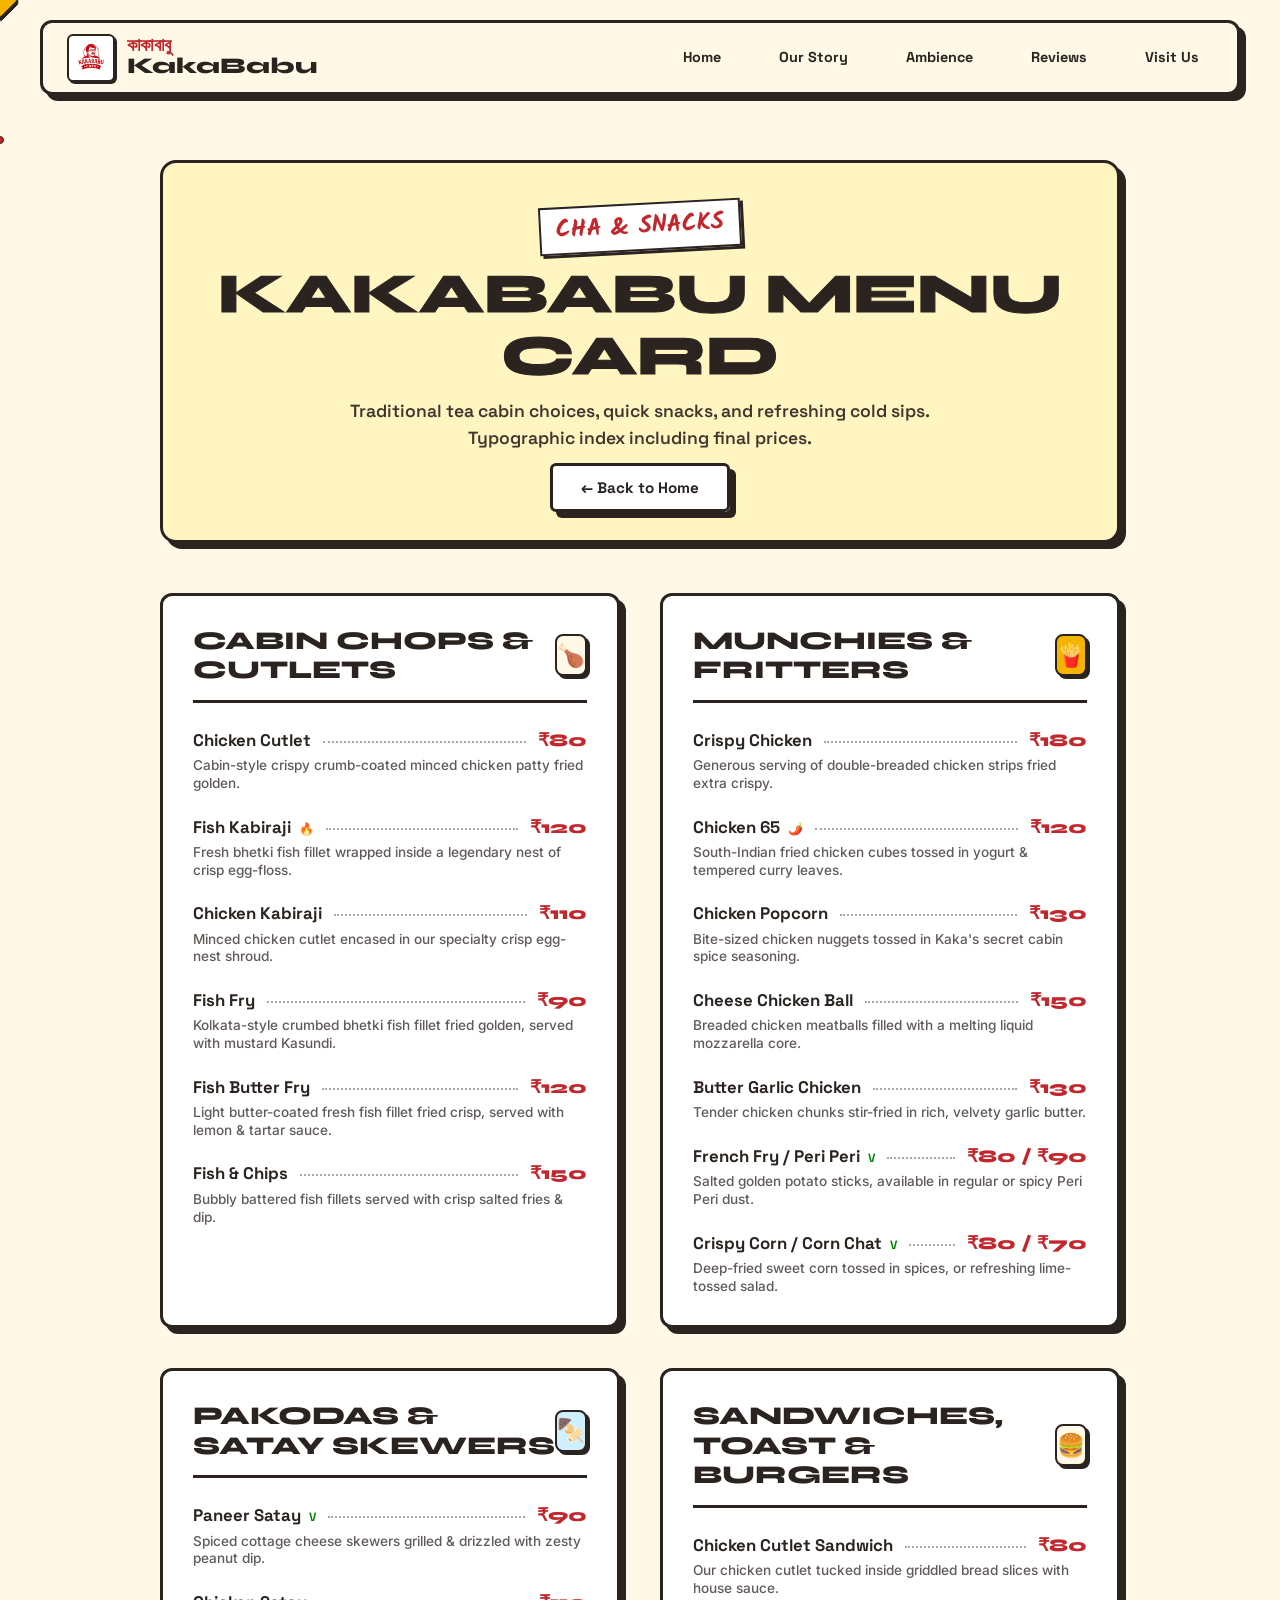
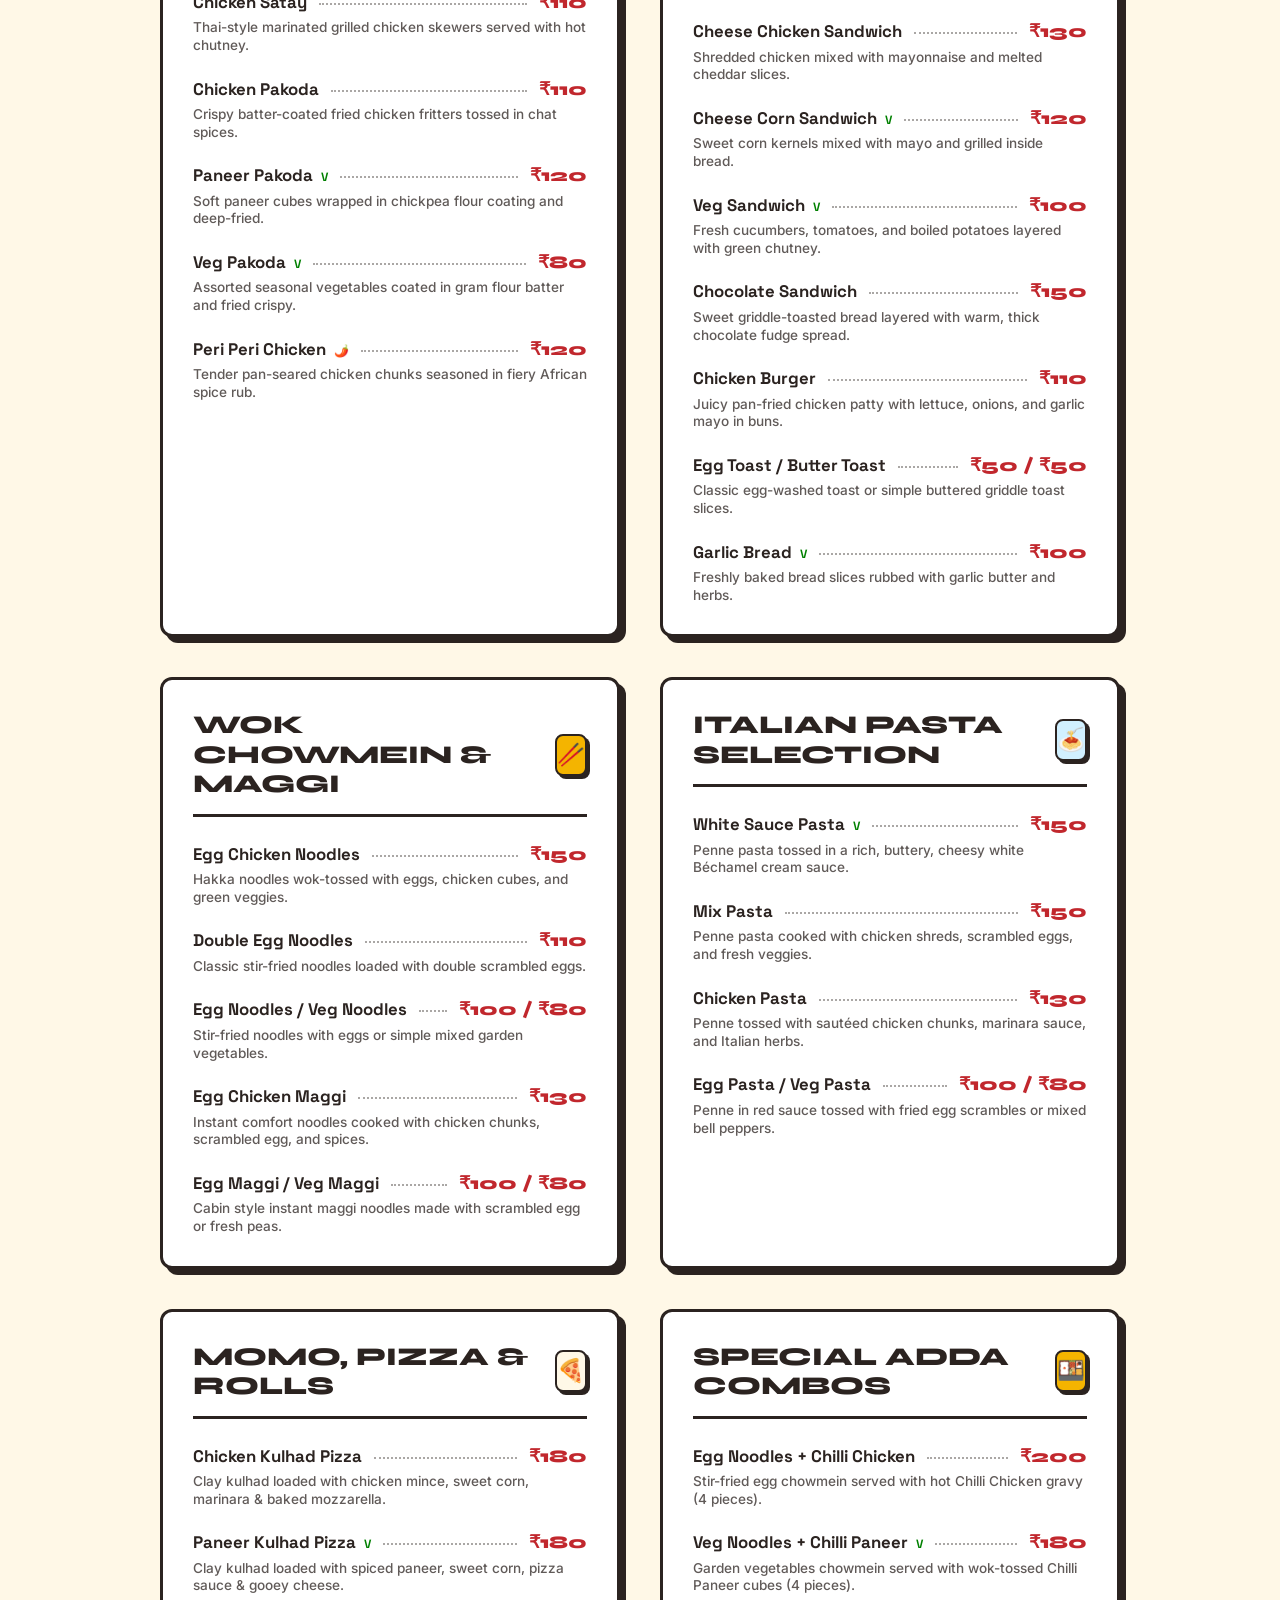
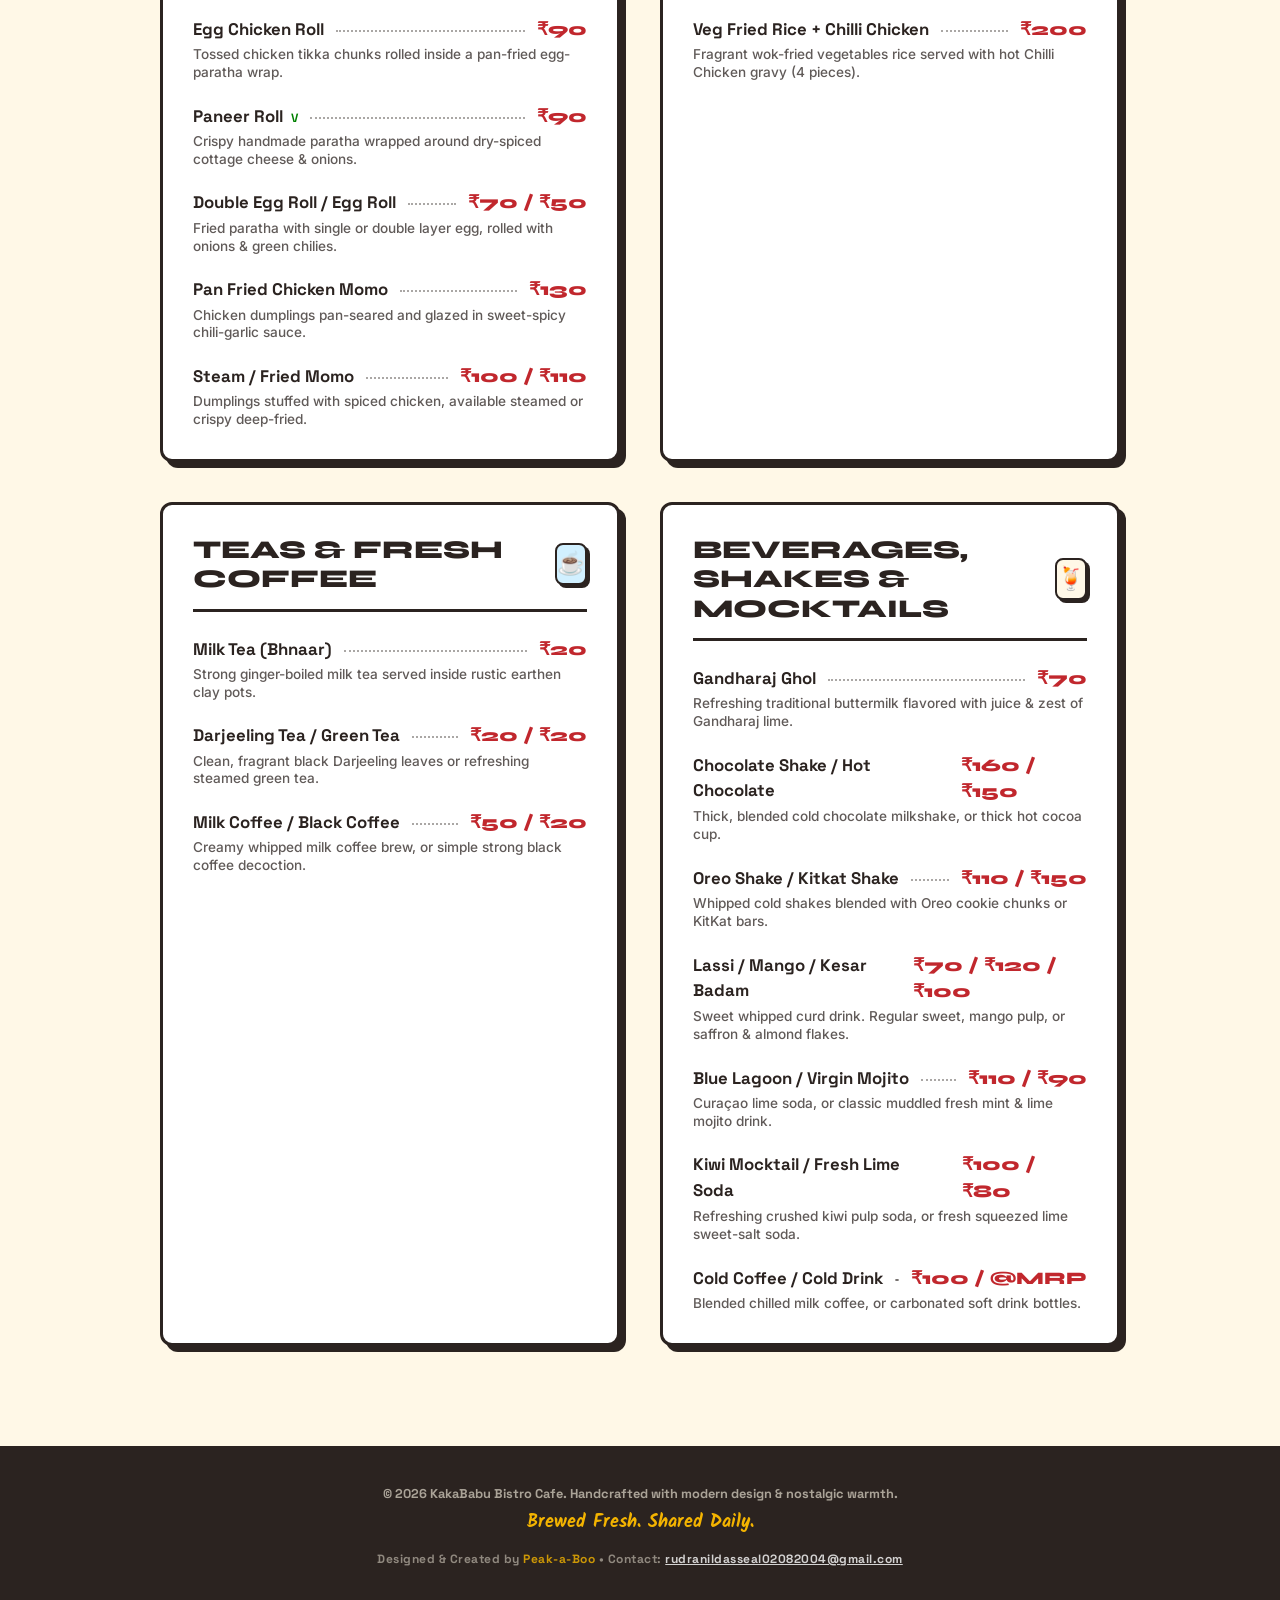
==== commit d8e3827e: "Add files via upload first commit" ====
--- a/menu.html
+++ b/menu.html
@@ -835,6 +835,7 @@
   <footer class="footer-bottom">
     <p>&copy; 2026 KakaBabu Bistro Cafe. Handcrafted with modern design &amp; nostalgic warmth.</p>
     <p class="sub-text">Brewed Fresh. Shared Daily.</p>
+    <p class="creator-credits" style="font-size: 0.75rem; opacity: 0.8; margin-top: 15px; letter-spacing: 0.5px; font-family: var(--font-tech);">Designed &amp; Created by <strong style="color: var(--primary-yellow);">Peak-a-Boo</strong> • Contact: <a href="mailto:rudranildasseal02082004@gmail.com" style="color: white; text-decoration: underline;">rudranildasseal02082004@gmail.com</a></p>
   </footer>
 
   <!-- Custom Cursor script -->
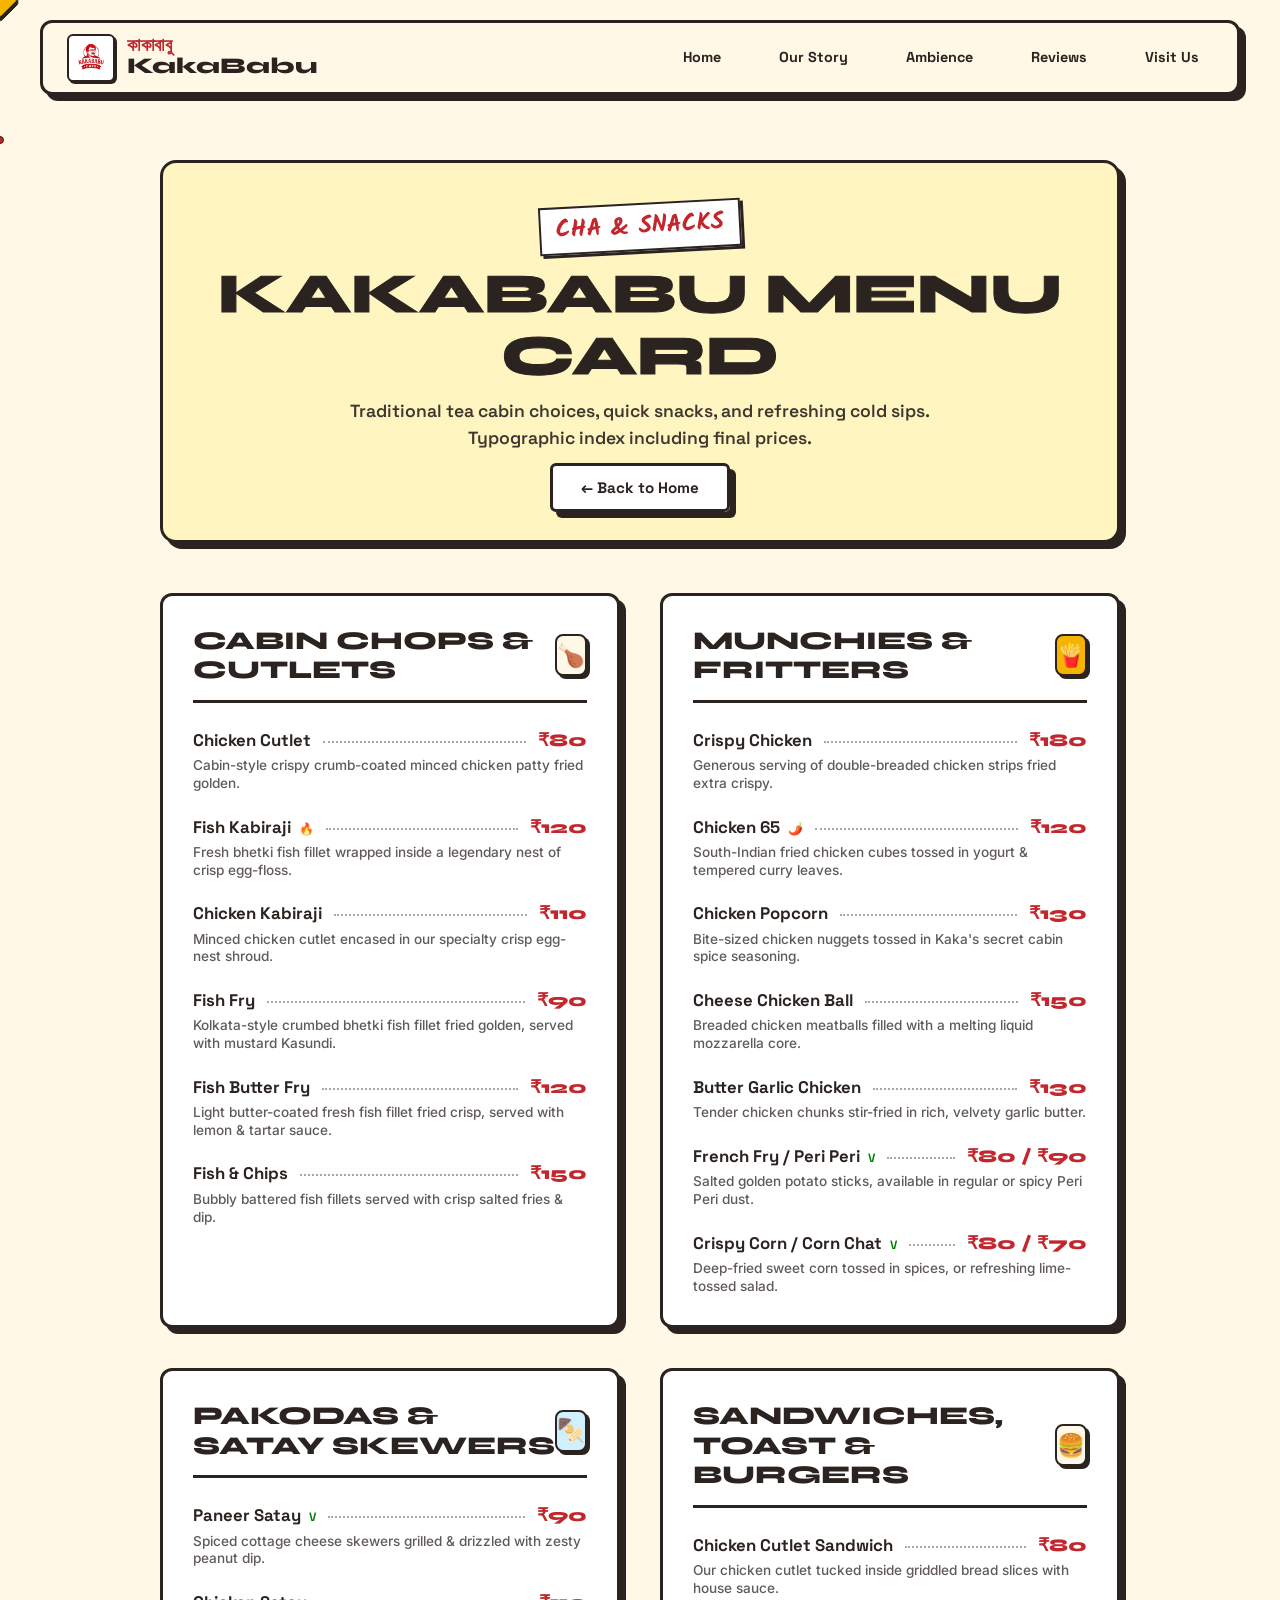
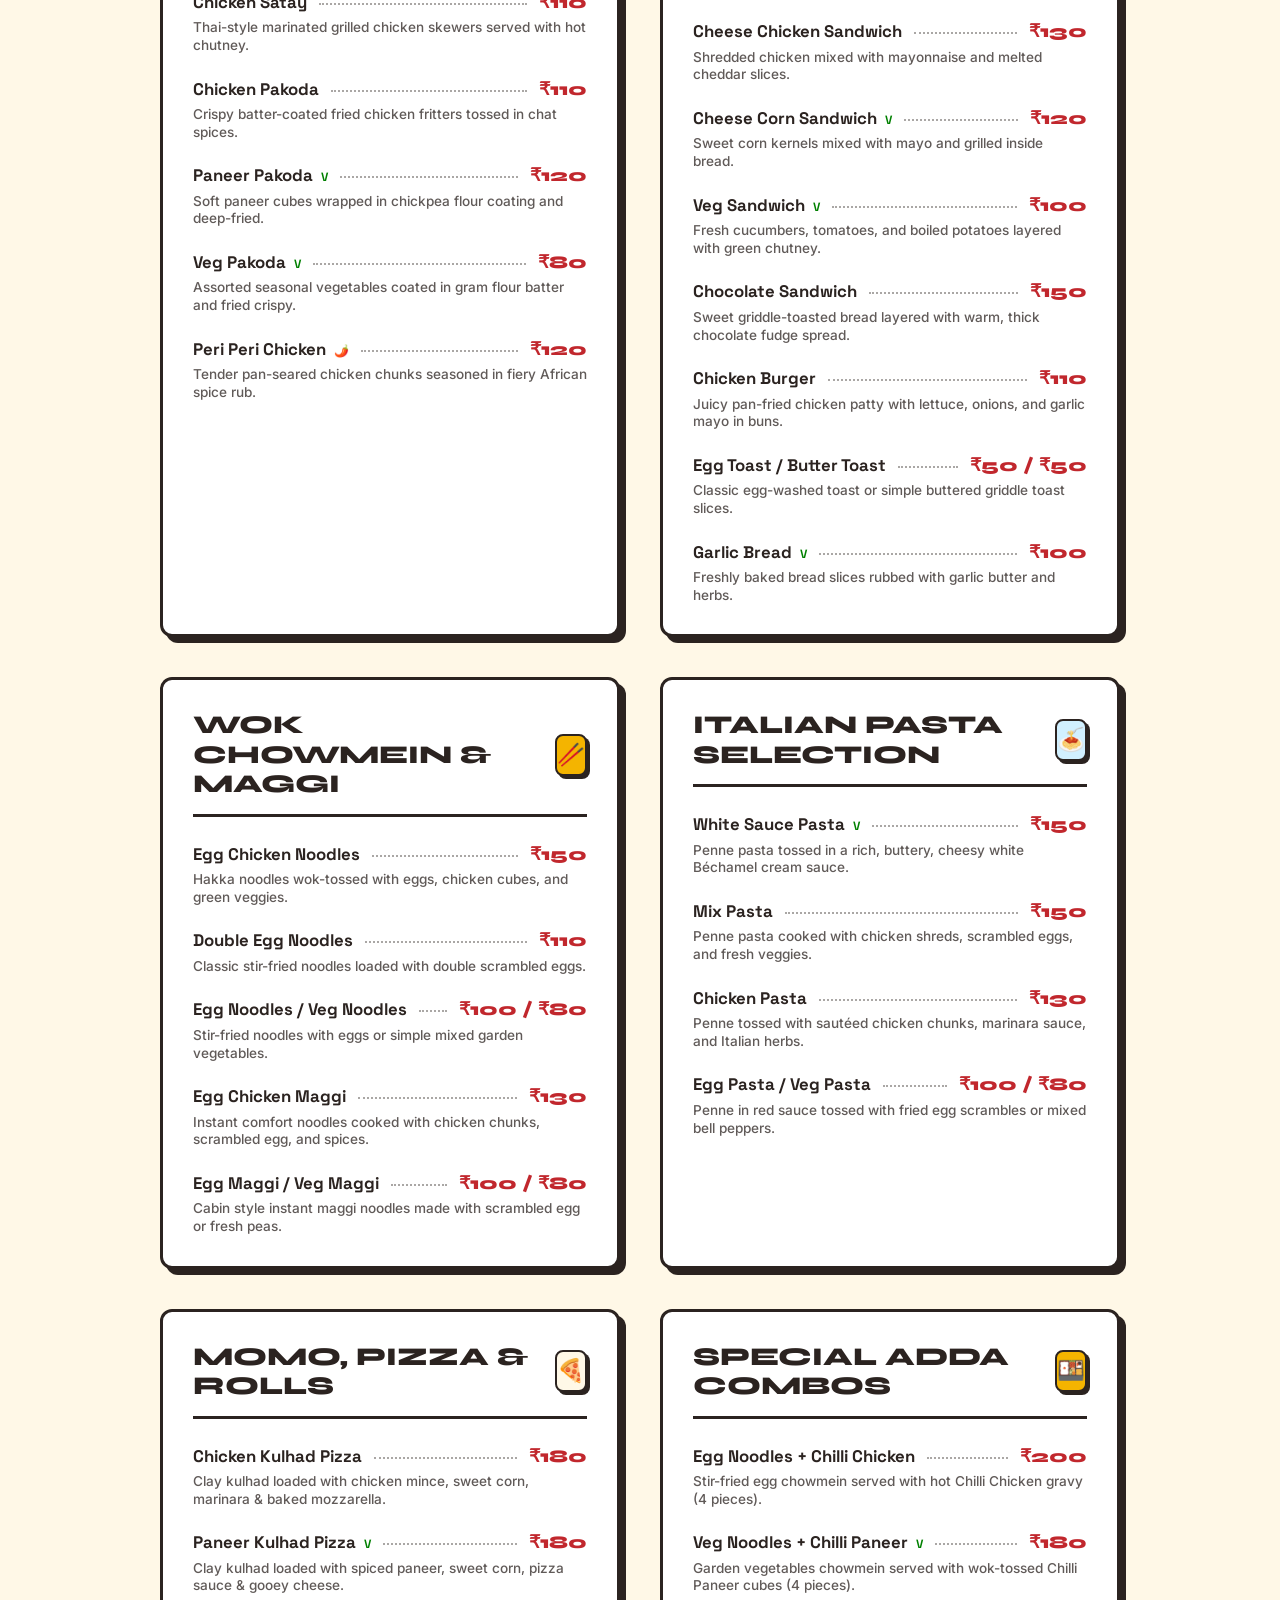
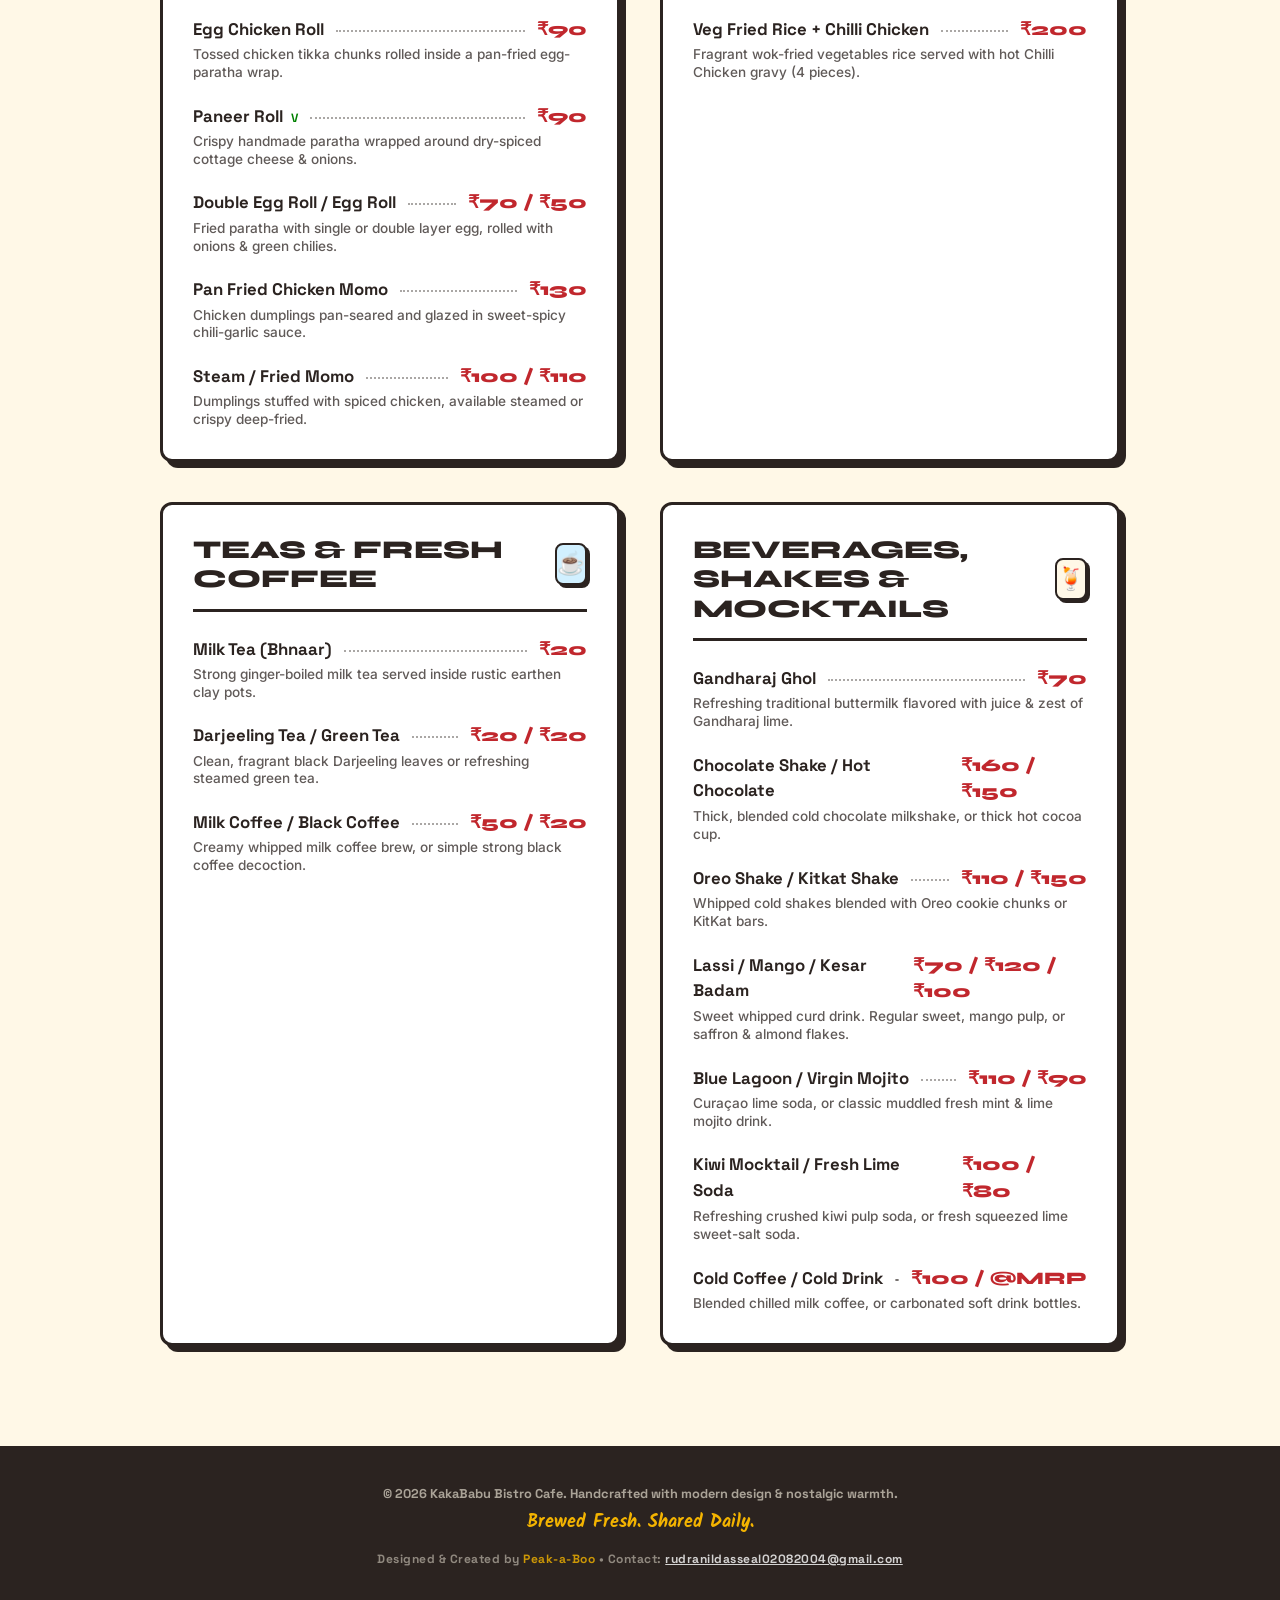
==== commit adb463ac: "Add files via upload first commit" ====
--- a/menu.html
+++ b/menu.html
@@ -227,8 +227,24 @@
         <a href="index.html#reviews" class="nav-link">Reviews</a>
         <a href="index.html#visit-us" class="nav-link">Visit Us</a>
       </nav>
+      <button class="mobile-menu-toggle" id="mobile-menu-toggle" aria-label="Toggle Menu">
+        <span class="bar"></span>
+        <span class="bar"></span>
+        <span class="bar"></span>
+      </button>
     </div>
   </header>
+
+  <!-- Mobile Navigation Overlay -->
+  <div class="mobile-nav-overlay" id="mobile-nav-overlay">
+    <div class="mobile-nav-links">
+      <a href="index.html" class="mobile-nav-link">Home</a>
+      <a href="index.html#story" class="mobile-nav-link">Our Story</a>
+      <a href="index.html#gallery" class="mobile-nav-link">Ambience</a>
+      <a href="index.html#reviews" class="mobile-nav-link">Reviews</a>
+      <a href="index.html#visit-us" class="mobile-nav-link">Visit Us</a>
+    </div>
+  </div>
 
   <main class="menu-booklet-container">
     
@@ -881,6 +897,27 @@
         if (cursorDot) cursorDot.style.display = 'none';
         if (cursorGlow) cursorGlow.style.display = 'none';
       }
+
+      // Mobile Menu Toggle Event Handler
+      const mobileToggle = document.getElementById('mobile-menu-toggle');
+      const mobileOverlay = document.getElementById('mobile-nav-overlay');
+      const mobileLinks = document.querySelectorAll('.mobile-nav-link');
+      
+      if (mobileToggle && mobileOverlay) {
+        const toggleMobileMenu = () => {
+          mobileToggle.classList.toggle('active');
+          mobileOverlay.classList.toggle('active');
+          document.body.classList.toggle('no-scroll');
+        };
+        
+        mobileToggle.addEventListener('click', toggleMobileMenu);
+        
+        mobileLinks.forEach(link => {
+          link.addEventListener('click', () => {
+            toggleMobileMenu();
+          });
+        });
+      }
     });
   </script>
 
--- a/style.css
+++ b/style.css
@@ -2372,4 +2372,213 @@
   .menu-main-content {
     padding-top: 120px;
   }
-}
+  
+  /* Section heights & paddings */
+  .hero-section {
+    padding: 120px 20px 60px 20px;
+    min-height: auto;
+    display: flex;
+    flex-direction: column;
+    justify-content: center;
+  }
+  
+  .story-section, 
+  .dishes-section, 
+  .gallery-section, 
+  .reviews-section, 
+  .visit-section {
+    padding: 60px 0 !important;
+  }
+
+  /* Hero section titles & elements */
+  .hero-title {
+    font-size: 3.2rem !important;
+    -webkit-text-stroke: 1.5px var(--text-dark) !important;
+    text-shadow: 4px 4px 0px var(--text-dark) !important;
+  }
+  
+  .hero-subtitle {
+    font-size: 1.4rem !important;
+    padding: 4px 10px !important;
+    margin-bottom: 20px !important;
+  }
+  
+  .hero-description {
+    font-size: 0.95rem !important;
+    line-height: 1.4 !important;
+    margin-bottom: 30px !important;
+  }
+
+  .steam-cup-container {
+    transform: scale(0.85);
+    margin-bottom: 15px !important;
+  }
+
+  /* Section headers */
+  .section-title {
+    font-size: 2.1rem !important;
+    margin-bottom: 8px !important;
+  }
+  
+  .section-subtitle {
+    font-size: 0.9rem !important;
+    line-height: 1.4 !important;
+    padding: 0 15px;
+  }
+
+  /* Story section layout */
+  .story-layout {
+    flex-direction: column !important;
+    gap: 30px !important;
+  }
+  
+  .story-media {
+    width: 100% !important;
+  }
+  
+  .story-card-wrapper {
+    width: 100% !important;
+  }
+  
+  .vintage-signboard-wrapper {
+    transform: none !important;
+  }
+  
+  .handpainted-signboard {
+    transform: none !important;
+    padding: 15px 10px !important;
+  }
+  
+  .sign-bengali {
+    font-size: 1.8rem !important;
+  }
+  
+  .sign-english {
+    font-size: 0.8rem !important;
+  }
+
+  /* Tram Ticket layout on mobile */
+  .tram-ticket-deco {
+    width: 100% !important;
+    max-width: 100% !important;
+    transform: none !important;
+    margin: 15px 0 !important;
+  }
+
+  /* Reviews collage layout */
+  .corkboard-grid {
+    grid-template-columns: 1fr !important;
+    gap: 20px !important;
+    padding: 10px !important;
+  }
+  
+  .review-screenshot-card {
+    transform: none !important;
+    width: 100% !important;
+    max-width: 100% !important;
+  }
+
+  /* Header & Mobile Toggle Visibility */
+  .desktop-nav {
+    display: none !important;
+  }
+  
+  .mobile-menu-toggle {
+    display: flex !important;
+  }
+
+  /* General header menu link padding */
+  .header-container {
+    padding: 10px 15px !important;
+  }
+  
+  .logo-img {
+    height: 38px !important;
+  }
+  
+  .logo-text {
+    font-size: 1.1rem !important;
+  }
+  
+  .logo-accent {
+    font-size: 0.8rem !important;
+  }
+
+  /* Side navigation dots are hidden on mobile */
+  .side-nav-dots {
+    display: none !important;
+  }
+
+  /* Menu.html specific overrides */
+  .booklet-header {
+    padding: 25px 15px !important;
+    margin-bottom: 25px !important;
+  }
+  
+  .booklet-stamp {
+    font-size: 1.2rem !important;
+  }
+  
+  .booklet-title {
+    font-size: 2.2rem !important;
+  }
+  
+  .booklet-subtitle {
+    font-size: 0.95rem !important;
+    margin-bottom: 15px !important;
+  }
+  
+  .booklet-grid {
+    gap: 20px !important;
+  }
+  
+  .booklet-section {
+    padding: 20px 15px !important;
+  }
+  
+  .section-header-row {
+    margin-bottom: 15px !important;
+  }
+  
+  .section-header-row h2 {
+    font-size: 1.3rem !important;
+  }
+  
+  .section-icon-badge {
+    width: 34px !important;
+    height: 34px !important;
+    font-size: 1.1rem !important;
+  }
+  
+  .menu-item-name {
+    font-size: 0.95rem !important;
+  }
+  
+  .menu-item-price {
+    font-size: 1rem !important;
+  }
+}
+
+@media (max-width: 480px) {
+  /* Hero button stacks vertically on small phones */
+  .hero-buttons {
+    flex-direction: column;
+    gap: 12px;
+    width: 100%;
+    padding: 0 15px;
+  }
+  
+  .hero-buttons .btn {
+    width: 100%;
+    text-align: center;
+  }
+  
+  /* Menu booklet cards font adjustments */
+  .menu-item-name {
+    font-size: 0.9rem !important;
+  }
+  
+  .menu-item-price {
+    font-size: 0.95rem !important;
+  }
+}
